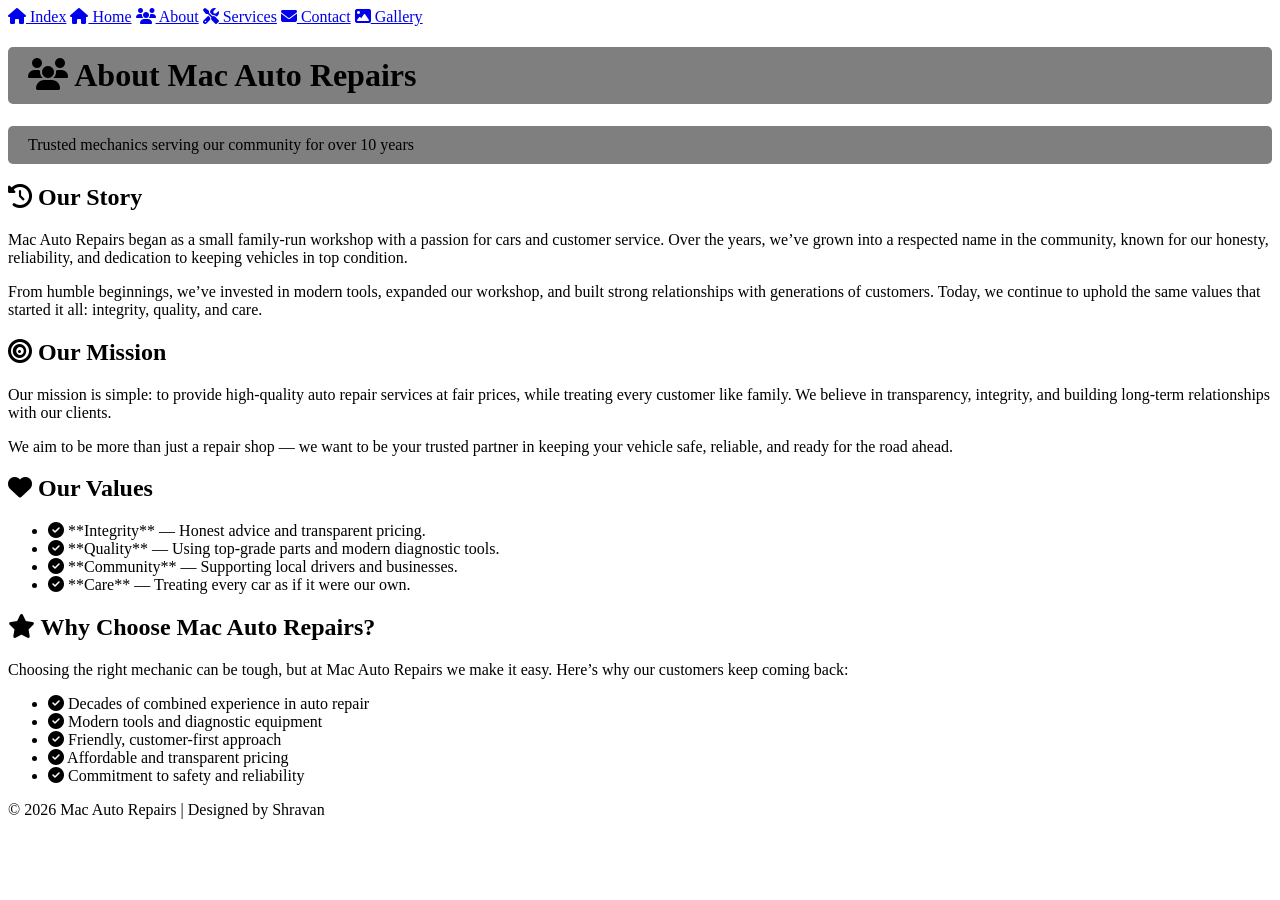
==== about.html @ e4b3923f "Add index link to navigation in about.html" ====
<!DOCTYPE html>
<html lang="en">
<head>
  <meta charset="UTF-8">
  <meta name="viewport" content="width=device-width, initial-scale=1.0">
  <title>About Us | Mac Auto Repairs</title>
  <link rel="stylesheet" href="styles.css">
  <link rel="stylesheet" href="https://cdnjs.cloudflare.com/ajax/libs/font-awesome/6.5.0/css/all.min.css">
</head>
<body>
  <!-- Navigation -->
  <nav>
    <a href="index.html"><i class="fas fa-home"></i> Index</a>
    <a href="home.html"><i class="fas fa-home"></i> Home</a>
    <a href="about.html"><i class="fas fa-users"></i> About</a>
    <a href="services.html"><i class="fas fa-tools"></i> Services</a>
    <a href="contact.html"><i class="fas fa-envelope"></i> Contact</a>
    <a href="gallery.html"><i class="fas fa-image"></i> Gallery</a>
  </nav>

  <!-- Hero Section -->
  <div class="hero">
    <h1><i class="fas fa-users"></i> About Mac Auto Repairs</h1>
    <p>Trusted mechanics serving our community for over 10 years</p>
  </div>

  <!-- Company Story -->
  <section class="fade-in">
    <h2><i class="fas fa-history"></i> Our Story</h2>
    <p>Mac Auto Repairs began as a small family-run workshop with a passion for cars and customer service. 
       Over the years, we’ve grown into a respected name in the community, known for our honesty, 
       reliability, and dedication to keeping vehicles in top condition.</p>
    <p>From humble beginnings, we’ve invested in modern tools, expanded our workshop, and built strong 
       relationships with generations of customers. Today, we continue to uphold the same values that 
       started it all: integrity, quality, and care.</p>
  </section>

  <!-- Mission & Values -->
  <section class="fade-in">
    <h2><i class="fas fa-bullseye"></i> Our Mission</h2>
    <p>Our mission is simple: to provide high-quality auto repair services at fair prices, 
       while treating every customer like family. We believe in transparency, integrity, 
       and building long-term relationships with our clients.</p>
    <p>We aim to be more than just a repair shop — we want to be your trusted partner in 
       keeping your vehicle safe, reliable, and ready for the road ahead.</p>
  </section>

  <!-- Values Expanded -->
  <section class="fade-in">
    <h2><i class="fas fa-heart"></i> Our Values</h2>
    <ul>
      <li><i class="fas fa-check-circle"></i> **Integrity** — Honest advice and transparent pricing.</li>
      <li><i class="fas fa-check-circle"></i> **Quality** — Using top-grade parts and modern diagnostic tools.</li>
      <li><i class="fas fa-check-circle"></i> **Community** — Supporting local drivers and businesses.</li>
      <li><i class="fas fa-check-circle"></i> **Care** — Treating every car as if it were our own.</li>
    </ul>
  </section>

  <!-- Why Choose Us -->
  <section class="fade-in">
    <h2><i class="fas fa-star"></i> Why Choose Mac Auto Repairs?</h2>
    <p>Choosing the right mechanic can be tough, but at Mac Auto Repairs we make it easy. 
       Here’s why our customers keep coming back:</p>
    <ul>
      <li><i class="fas fa-check-circle"></i> Decades of combined experience in auto repair</li>
      <li><i class="fas fa-check-circle"></i> Modern tools and diagnostic equipment</li>
      <li><i class="fas fa-check-circle"></i> Friendly, customer-first approach</li>
      <li><i class="fas fa-check-circle"></i> Affordable and transparent pricing</li>
      <li><i class="fas fa-check-circle"></i> Commitment to safety and reliability</li>
    </ul>
  </section>

  <!-- Footer -->
  <footer>
    <p>&copy; 2026 Mac Auto Repairs | Designed by Shravan</p>
  </footer>
</body>
</html>
---- styles.css ----
<!-- Home Page -->
/* Animations */
.fade-in {
  animation: fadeIn 1.5s ease-in;
}

@keyframes fadeIn {
  from { opacity: 0; transform: translateY(20px); }
  to { opacity: 1; transform: translateY(0); }
}

/* Cards layout */
.cards {
  display: grid;
  grid-template-columns: repeat(auto-fit, minmax(220px, 1fr));
  gap: 1.5rem;
  padding: 2rem;
}

.card {
  background: #fff;
  border-radius: 8px;
  padding: 1.5rem;
  text-align: center;
  box-shadow: 0 4px 8px rgba(0,0,0,0.1);
  transition: transform 0.3s ease, box-shadow 0.3s ease;
}

.card:hover {
  transform: translateY(-5px);
  box-shadow: 0 6px 12px rgba(0,0,0,0.2);
}

.card i {
  color: #ffcc00;
  margin-bottom: 10px;
}

/* Hero text readability */
.hero h1, .hero p {
  background: rgba(0,0,0,0.5);
  padding: 10px 20px;
  border-radius: 5px;
}
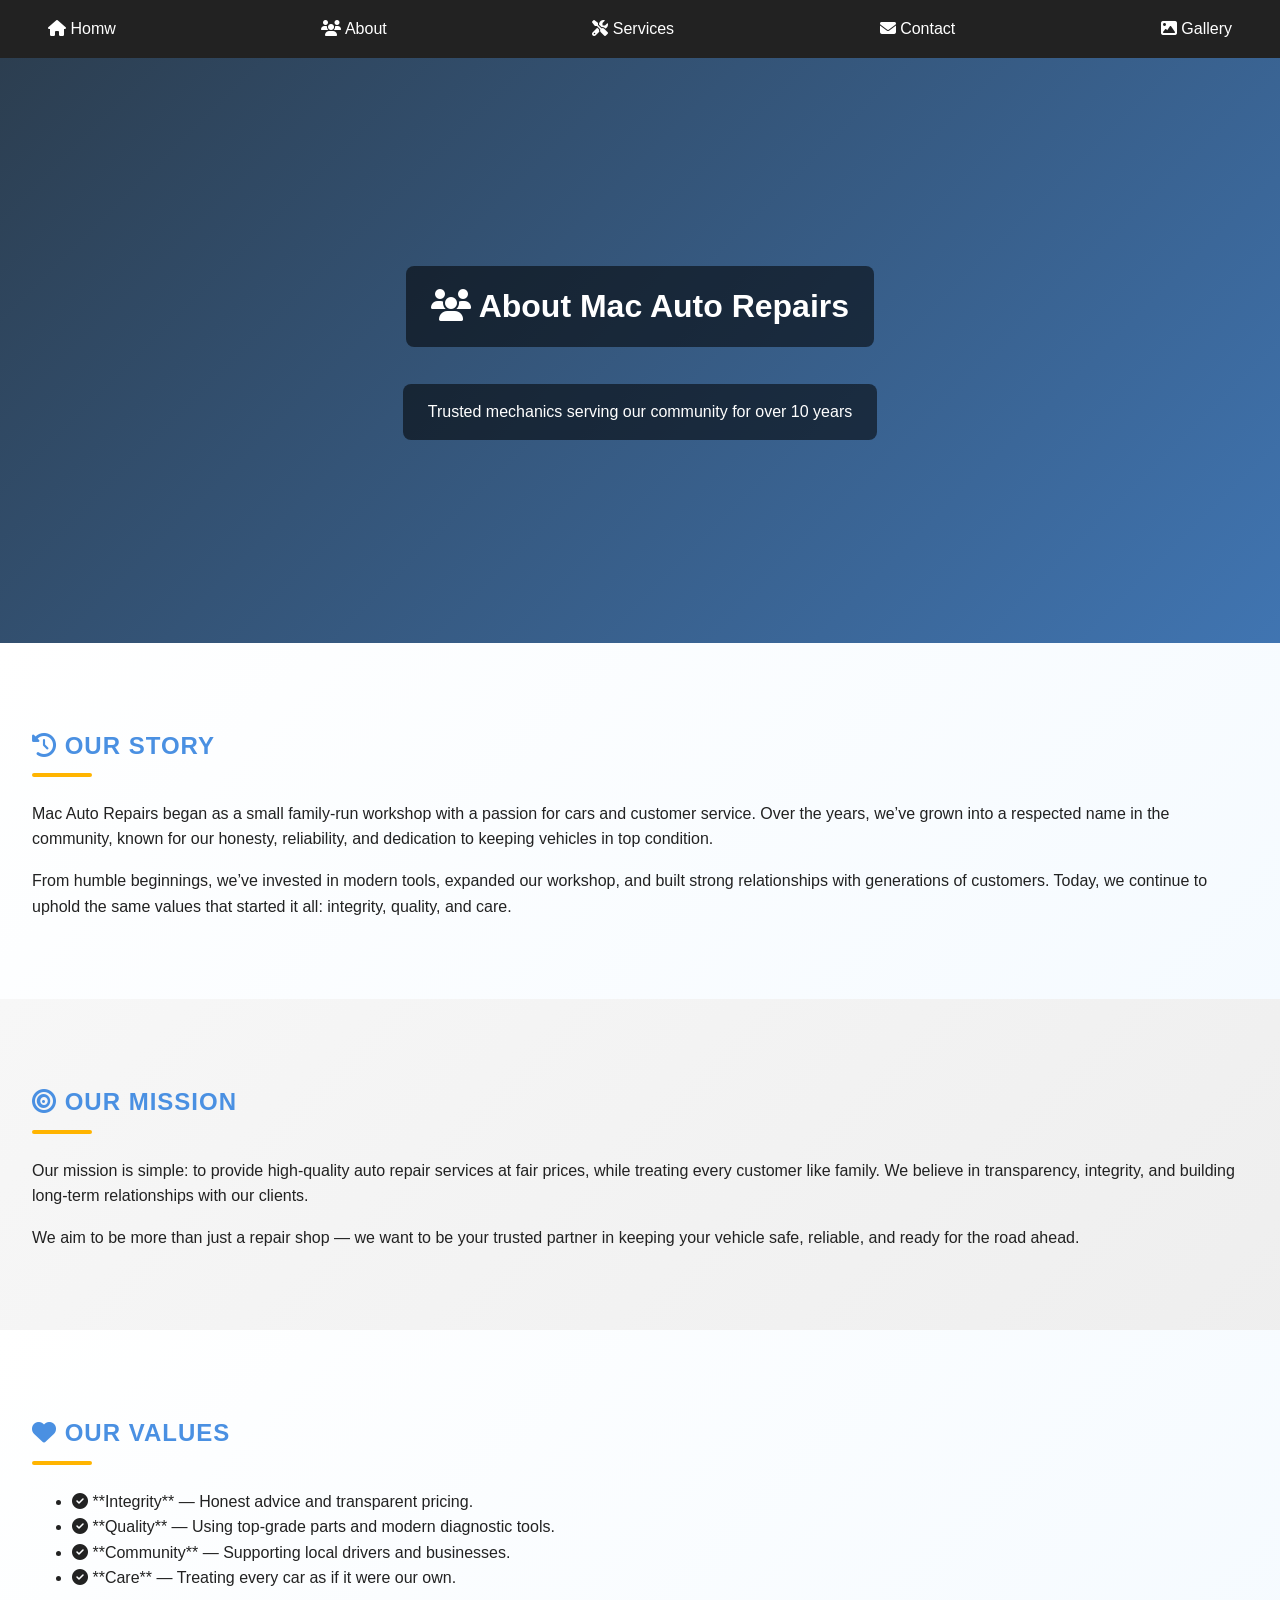
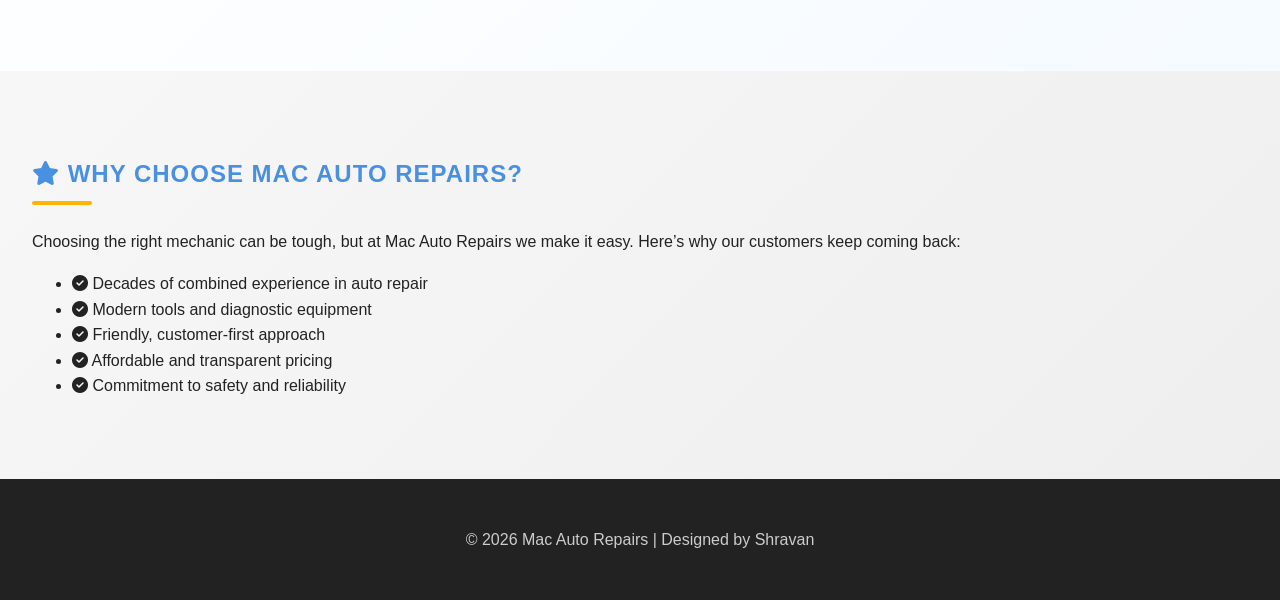
==== commit 50c20040: "Fix typo in navigation link for Home" ====
--- a/about.html
+++ b/about.html
@@ -10,8 +10,7 @@
 <body>
   <!-- Navigation -->
   <nav>
-    <a href="index.html"><i class="fas fa-home"></i> Index</a>
-    <a href="home.html"><i class="fas fa-home"></i> Home</a>
+    <a href="index.html"><i class="fas fa-home"></i> Homw</a>
     <a href="about.html"><i class="fas fa-users"></i> About</a>
     <a href="services.html"><i class="fas fa-tools"></i> Services</a>
     <a href="contact.html"><i class="fas fa-envelope"></i> Contact</a>
--- a/styles.css
+++ b/styles.css
@@ -1,44 +1,203 @@
-<!-- Home Page -->
+/* Theme colors */
+:root {
+  --primary: #ffb400;   /* Warm golden yellow */
+  --secondary: #4a90e2; /* Soft vibrant blue */
+  --accent: #ff6f61;    /* Gentle coral for highlights */
+  --dark: #222;         /* Industrial dark grey */
+  --light: #fafafa;     /* Neutral light */
+}
+
+/* Global styles */
+body {
+  font-family: 'Poppins', sans-serif;
+  margin: 0;
+  padding: 0;
+  line-height: 1.6;
+  color: var(--dark);
+
+  /* Animated gradient background */
+  background: linear-gradient(-45deg, #f0f4f8, #e6ebef, #4a90e2, #ffb400);
+  background-size: 400% 400%;
+  animation: gradientShift 25s ease infinite;
+}
+
+/* Gradient animation keyframes */
+@keyframes gradientShift {
+  0% { background-position: 0% 50%; }
+  50% { background-position: 100% 50%; }
+  100% { background-position: 0% 50%; }
+}
+
+/* Navigation bar */
+nav {
+  background: var(--dark);
+  padding: 1rem 2rem;
+  display: flex;
+  justify-content: space-between;
+  align-items: center;
+}
+nav a {
+  color: #fff;
+  margin: 0 1rem;
+  text-decoration: none;
+  font-weight: 500;
+  transition: color 0.3s ease;
+}
+nav a:hover {
+  color: var(--primary);
+}
+
+/* Hero section with animated gradient */
+.hero {
+  background: linear-gradient(135deg, #2c3e50, #4a90e2, #ffb400);
+  background-size: 300% 300%;
+  animation: heroGradient 20s ease infinite;
+  min-height: 65vh;
+  display: flex;
+  flex-direction: column;
+  justify-content: center;
+  align-items: center;
+  text-align: center;
+  color: #fff;
+  position: relative;
+}
+@keyframes heroGradient {
+  0% { background-position: 0% 50%; }
+  50% { background-position: 100% 50%; }
+  100% { background-position: 0% 50%; }
+}
+.hero h1, .hero p {
+  position: relative;
+  background: rgba(0,0,0,0.55);
+  padding: 15px 25px;
+  border-radius: 8px;
+  animation: fadeIn 2s ease-in-out;
+}
+
+/* Buttons */
+button, .btn {
+  background: var(--primary);
+  color: #000;
+  padding: 12px 26px;
+  border: none;
+  border-radius: 30px;
+  font-weight: 600;
+  cursor: pointer;
+  transition: all 0.3s ease;
+}
+button:hover, .btn:hover {
+  background: var(--secondary);
+  color: #fff;
+  transform: scale(1.05);
+}
+
+/* Section backgrounds with animated gradients */
+section {
+  padding: 4rem 2rem;
+}
+section:nth-child(even) {
+  background: linear-gradient(135deg, #f7f7f7, #eaeaea, #d9e2ec);
+  background-size: 300% 300%;
+  animation: sectionSteel 30s ease infinite;
+}
+@keyframes sectionSteel {
+  0% { background-position: 0% 50%; }
+  50% { background-position: 100% 50%; }
+  100% { background-position: 0% 50%; }
+}
+section:nth-child(odd) {
+  background: linear-gradient(135deg, #ffffff, #f0f8ff, #e6ebef);
+  background-size: 300% 300%;
+  animation: sectionBlue 35s ease infinite;
+}
+@keyframes sectionBlue {
+  0% { background-position: 50% 0%; }
+  50% { background-position: 50% 100%; }
+  100% { background-position: 50% 0%; }
+}
+
+/* Headings */
+h2 {
+  color: var(--secondary);
+  text-transform: uppercase;
+  letter-spacing: 1px;
+  margin-bottom: 1.5rem;
+  position: relative;
+}
+h2::after {
+  content: "";
+  display: block;
+  width: 60px;
+  height: 4px;
+  background: var(--primary);
+  margin-top: 0.5rem;
+  border-radius: 2px;
+}
+
+/* Cards layout */
+.cards {
+  display: grid;
+  grid-template-columns: repeat(auto-fit, minmax(240px, 1fr));
+  gap: 2rem;
+  padding: 3rem;
+}
+.card {
+  background: var(--light);
+  border-radius: 12px;
+  padding: 2rem;
+  text-align: center;
+  box-shadow: 0 6px 12px rgba(0,0,0,0.08);
+  transition: transform 0.4s ease, box-shadow 0.4s ease;
+  position: relative;
+  overflow: hidden;
+}
+.card:hover {
+  transform: translateY(-8px);
+  box-shadow: 0 12px 24px rgba(0,0,0,0.15);
+}
+.card i {
+  color: var(--secondary);
+  font-size: 2rem;
+  margin-bottom: 15px;
+  transition: color 0.3s ease;
+}
+.card:hover i {
+  color: var(--accent);
+}
+/* Subtle overlay animation */
+.card::after {
+  content: "";
+  position: absolute;
+  top: 0; left: 0;
+  width: 100%; height: 100%;
+  background: linear-gradient(135deg, rgba(255,180,0,0.15), rgba(74,144,226,0.15));
+  opacity: 0;
+  transition: opacity 0.4s ease;
+}
+.card:hover::after {
+  opacity: 1;
+}
+
+/* Footer */
+footer {
+  background: var(--dark);
+  color: #ccc;
+  text-align: center;
+  padding: 2rem;
+}
+footer a {
+  color: var(--secondary);
+  text-decoration: none;
+}
+footer a:hover {
+  color: var(--primary);
+}
+
 /* Animations */
 .fade-in {
   animation: fadeIn 1.5s ease-in;
 }
-
 @keyframes fadeIn {
   from { opacity: 0; transform: translateY(20px); }
   to { opacity: 1; transform: translateY(0); }
 }
-
-/* Cards layout */
-.cards {
-  display: grid;
-  grid-template-columns: repeat(auto-fit, minmax(220px, 1fr));
-  gap: 1.5rem;
-  padding: 2rem;
-}
-
-.card {
-  background: #fff;
-  border-radius: 8px;
-  padding: 1.5rem;
-  text-align: center;
-  box-shadow: 0 4px 8px rgba(0,0,0,0.1);
-  transition: transform 0.3s ease, box-shadow 0.3s ease;
-}
-
-.card:hover {
-  transform: translateY(-5px);
-  box-shadow: 0 6px 12px rgba(0,0,0,0.2);
-}
-
-.card i {
-  color: #ffcc00;
-  margin-bottom: 10px;
-}
-
-/* Hero text readability */
-.hero h1, .hero p {
-  background: rgba(0,0,0,0.5);
-  padding: 10px 20px;
-  border-radius: 5px;
-}
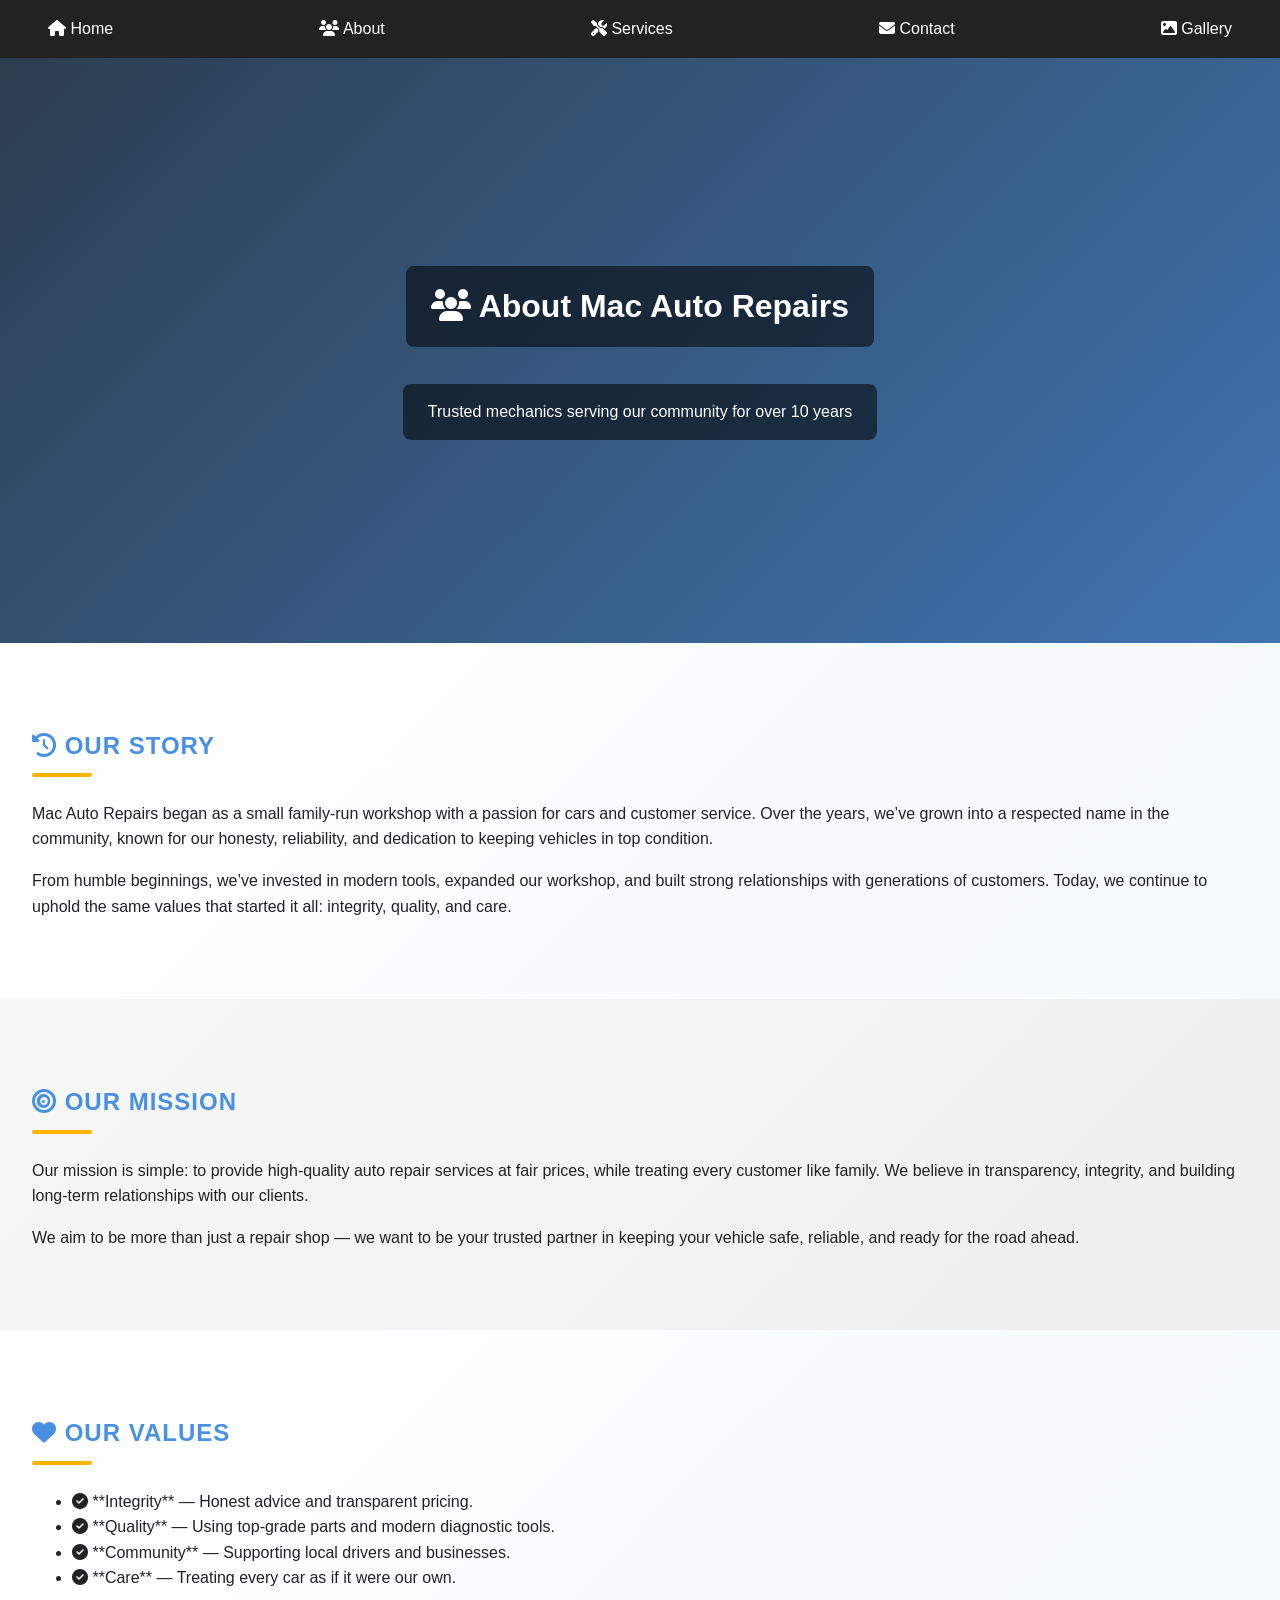
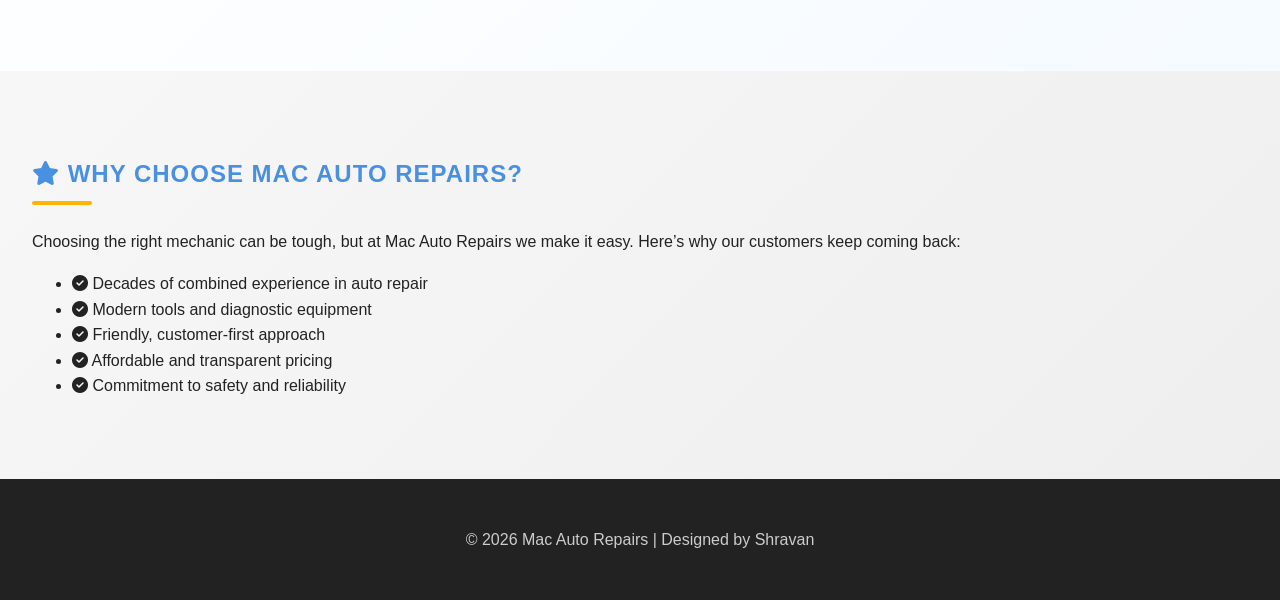
==== commit 4570b0e8: "Fix typo in navigation link text" ====
--- a/about.html
+++ b/about.html
@@ -10,7 +10,7 @@
 <body>
   <!-- Navigation -->
   <nav>
-    <a href="index.html"><i class="fas fa-home"></i> Homw</a>
+    <a href="index.html"><i class="fas fa-home"></i> Home</a>
     <a href="about.html"><i class="fas fa-users"></i> About</a>
     <a href="services.html"><i class="fas fa-tools"></i> Services</a>
     <a href="contact.html"><i class="fas fa-envelope"></i> Contact</a>
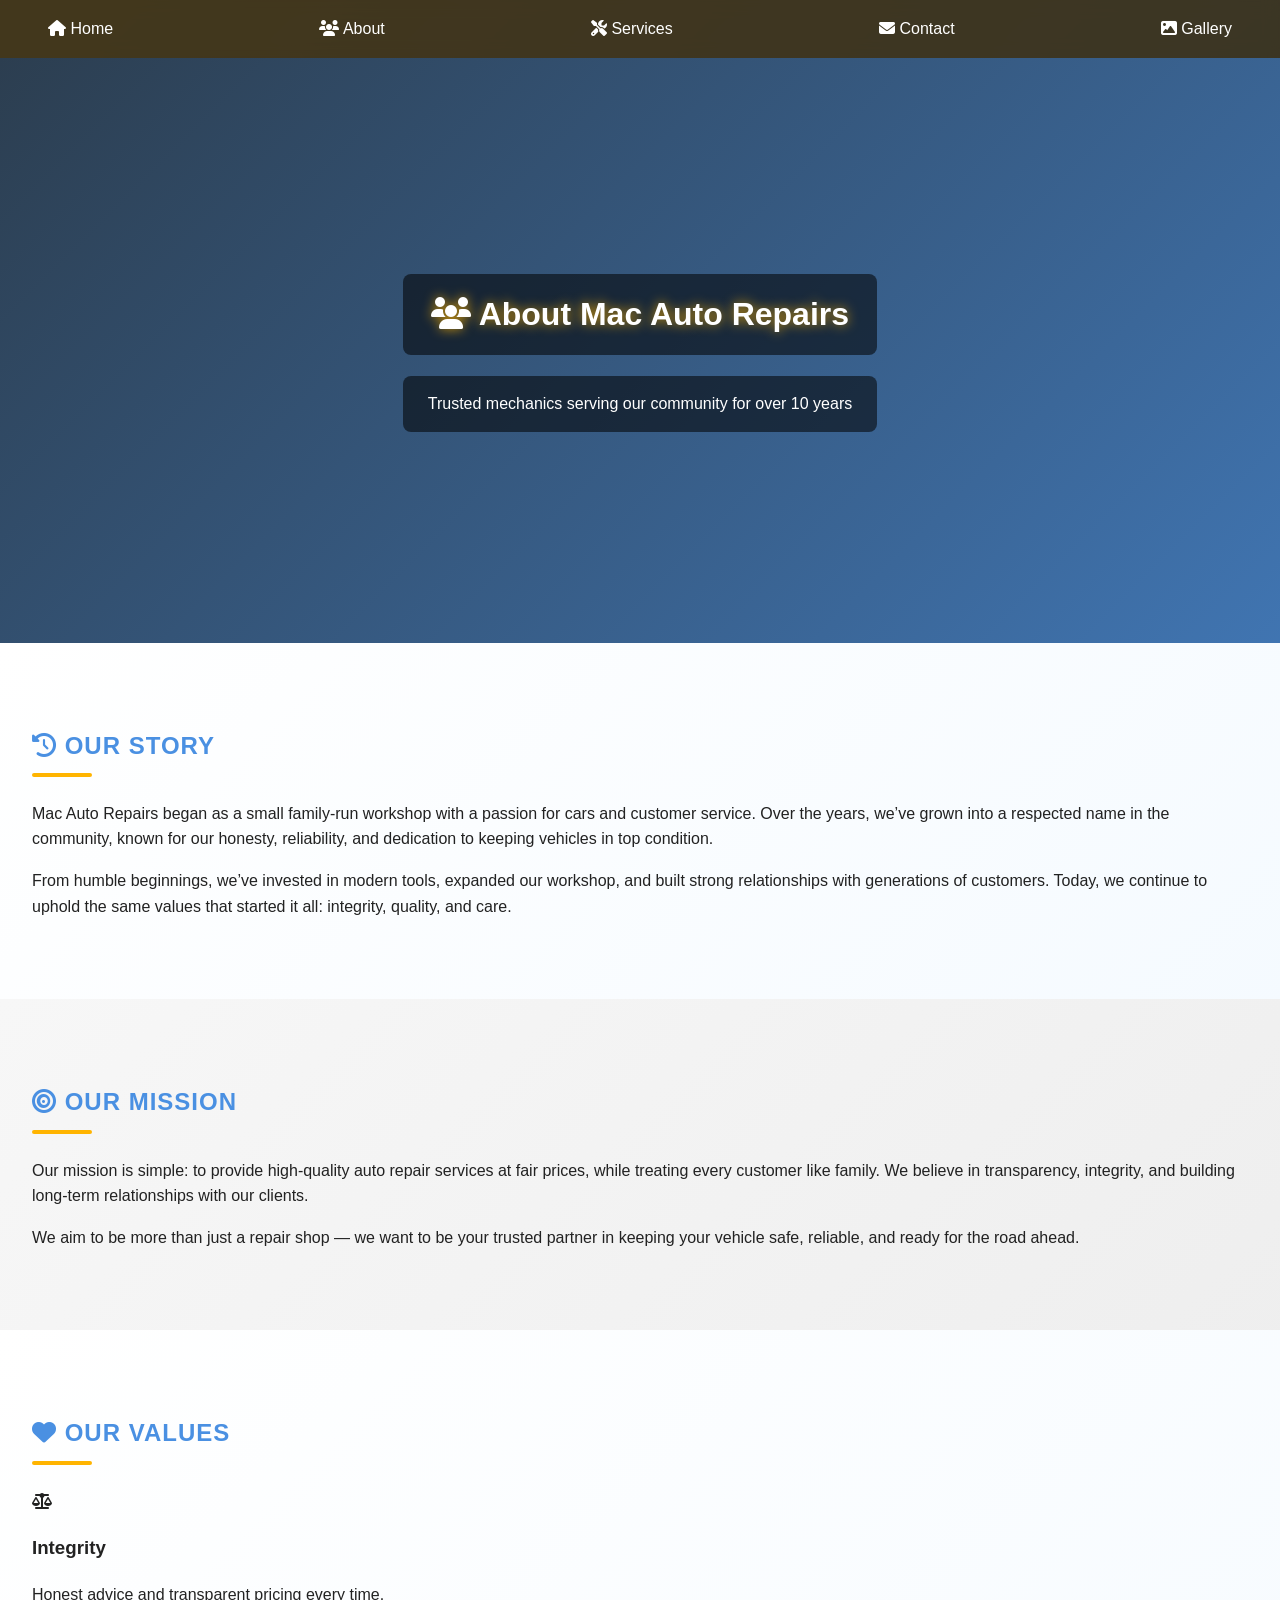
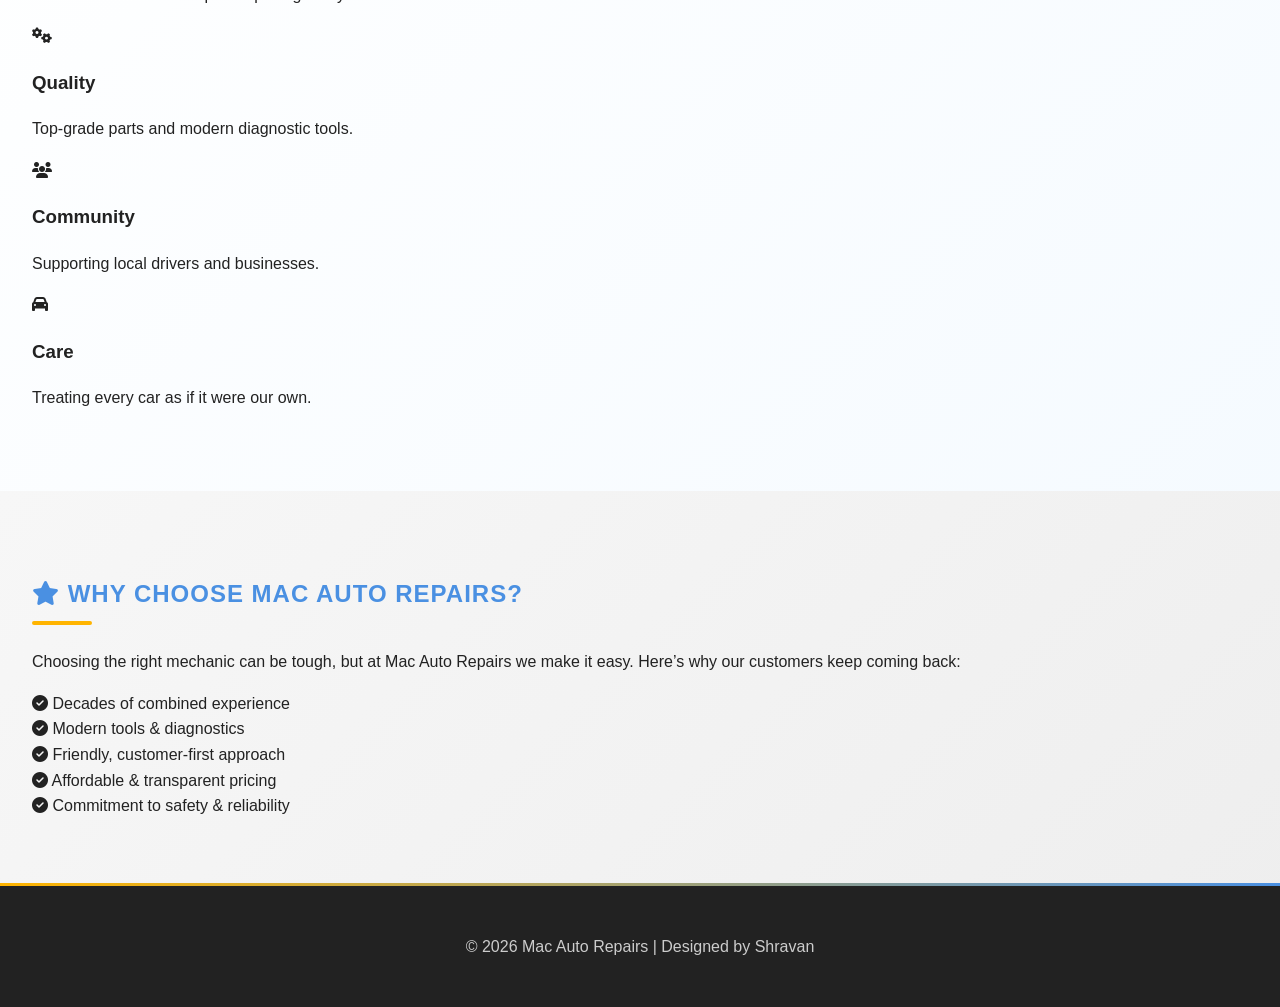
==== commit f04e1ea8: "Update about.html" ====
--- a/about.html
+++ b/about.html
@@ -9,19 +9,22 @@
 </head>
 <body>
   <!-- Navigation -->
-  <nav>
+  <nav class="navbar">
     <a href="index.html"><i class="fas fa-home"></i> Home</a>
-    <a href="about.html"><i class="fas fa-users"></i> About</a>
+    <a href="about.html" class="active"><i class="fas fa-users"></i> About</a>
     <a href="services.html"><i class="fas fa-tools"></i> Services</a>
     <a href="contact.html"><i class="fas fa-envelope"></i> Contact</a>
     <a href="gallery.html"><i class="fas fa-image"></i> Gallery</a>
   </nav>
 
   <!-- Hero Section -->
-  <div class="hero">
-    <h1><i class="fas fa-users"></i> About Mac Auto Repairs</h1>
-    <p>Trusted mechanics serving our community for over 10 years</p>
-  </div>
+  <header class="hero">
+    <div class="overlay"></div>
+    <div class="hero-content">
+      <h1><i class="fas fa-users"></i> About Mac Auto Repairs</h1>
+      <p>Trusted mechanics serving our community for over 10 years</p>
+    </div>
+  </header>
 
   <!-- Company Story -->
   <section class="fade-in">
@@ -34,8 +37,8 @@
        started it all: integrity, quality, and care.</p>
   </section>
 
-  <!-- Mission & Values -->
-  <section class="fade-in">
+  <!-- Mission -->
+  <section class="fade-in mission">
     <h2><i class="fas fa-bullseye"></i> Our Mission</h2>
     <p>Our mission is simple: to provide high-quality auto repair services at fair prices, 
        while treating every customer like family. We believe in transparency, integrity, 
@@ -44,29 +47,45 @@
        keeping your vehicle safe, reliable, and ready for the road ahead.</p>
   </section>
 
-  <!-- Values Expanded -->
-  <section class="fade-in">
+  <!-- Values -->
+  <section class="fade-in values">
     <h2><i class="fas fa-heart"></i> Our Values</h2>
-    <ul>
-      <li><i class="fas fa-check-circle"></i> **Integrity** — Honest advice and transparent pricing.</li>
-      <li><i class="fas fa-check-circle"></i> **Quality** — Using top-grade parts and modern diagnostic tools.</li>
-      <li><i class="fas fa-check-circle"></i> **Community** — Supporting local drivers and businesses.</li>
-      <li><i class="fas fa-check-circle"></i> **Care** — Treating every car as if it were our own.</li>
-    </ul>
+    <div class="values-grid">
+      <div class="value-card">
+        <i class="fas fa-balance-scale"></i>
+        <h3>Integrity</h3>
+        <p>Honest advice and transparent pricing every time.</p>
+      </div>
+      <div class="value-card">
+        <i class="fas fa-cogs"></i>
+        <h3>Quality</h3>
+        <p>Top-grade parts and modern diagnostic tools.</p>
+      </div>
+      <div class="value-card">
+        <i class="fas fa-users"></i>
+        <h3>Community</h3>
+        <p>Supporting local drivers and businesses.</p>
+      </div>
+      <div class="value-card">
+        <i class="fas fa-car"></i>
+        <h3>Care</h3>
+        <p>Treating every car as if it were our own.</p>
+      </div>
+    </div>
   </section>
 
   <!-- Why Choose Us -->
-  <section class="fade-in">
+  <section class="fade-in why-choose">
     <h2><i class="fas fa-star"></i> Why Choose Mac Auto Repairs?</h2>
     <p>Choosing the right mechanic can be tough, but at Mac Auto Repairs we make it easy. 
        Here’s why our customers keep coming back:</p>
-    <ul>
-      <li><i class="fas fa-check-circle"></i> Decades of combined experience in auto repair</li>
-      <li><i class="fas fa-check-circle"></i> Modern tools and diagnostic equipment</li>
-      <li><i class="fas fa-check-circle"></i> Friendly, customer-first approach</li>
-      <li><i class="fas fa-check-circle"></i> Affordable and transparent pricing</li>
-      <li><i class="fas fa-check-circle"></i> Commitment to safety and reliability</li>
-    </ul>
+    <div class="choose-grid">
+      <div><i class="fas fa-check-circle"></i> Decades of combined experience</div>
+      <div><i class="fas fa-check-circle"></i> Modern tools & diagnostics</div>
+      <div><i class="fas fa-check-circle"></i> Friendly, customer-first approach</div>
+      <div><i class="fas fa-check-circle"></i> Affordable & transparent pricing</div>
+      <div><i class="fas fa-check-circle"></i> Commitment to safety & reliability</div>
+    </div>
   </section>
 
   <!-- Footer -->
@@ -75,3 +94,4 @@
   </footer>
 </body>
 </html>
+
--- a/styles.css
+++ b/styles.css
@@ -1,4 +1,6 @@
-/* Theme colors */
+/* =========================
+   Theme Colors
+========================= */
 :root {
   --primary: #ffb400;   /* Warm golden yellow */
   --secondary: #4a90e2; /* Soft vibrant blue */
@@ -7,7 +9,12 @@
   --light: #fafafa;     /* Neutral light */
 }
 
-/* Global styles */
+/* =========================
+   Global Styles
+========================= */
+html {
+  scroll-behavior: smooth;
+}
 body {
   font-family: 'Poppins', sans-serif;
   margin: 0;
@@ -20,34 +27,59 @@
   background-size: 400% 400%;
   animation: gradientShift 25s ease infinite;
 }
-
-/* Gradient animation keyframes */
 @keyframes gradientShift {
   0% { background-position: 0% 50%; }
   50% { background-position: 100% 50%; }
   100% { background-position: 0% 50%; }
 }
 
-/* Navigation bar */
+/* =========================
+   Navigation Bar
+========================= */
 nav {
-  background: var(--dark);
+  background: rgba(34, 34, 34, 0.85);
+  backdrop-filter: blur(8px);
   padding: 1rem 2rem;
   display: flex;
   justify-content: space-between;
   align-items: center;
+  position: sticky;
+  top: 0;
+  z-index: 1000;
+  transition: all 0.4s ease;
+}
+nav.scrolled {
+  padding: 0.6rem 2rem;
+  box-shadow: 0 4px 12px rgba(0,0,0,0.25);
 }
 nav a {
   color: #fff;
   margin: 0 1rem;
   text-decoration: none;
   font-weight: 500;
+  position: relative;
   transition: color 0.3s ease;
 }
+nav a::after {
+  content: "";
+  position: absolute;
+  left: 0;
+  bottom: -4px;
+  width: 0%;
+  height: 2px;
+  background: var(--primary);
+  transition: width 0.3s ease;
+}
+nav a:hover::after {
+  width: 100%;
+}
 nav a:hover {
-  color: var(--primary);
-}
-
-/* Hero section with animated gradient */
+  color: var(--accent);
+}
+
+/* =========================
+   Hero Section
+========================= */
 .hero {
   background: linear-gradient(135deg, #2c3e50, #4a90e2, #ffb400);
   background-size: 300% 300%;
@@ -73,8 +105,13 @@
   border-radius: 8px;
   animation: fadeIn 2s ease-in-out;
 }
-
-/* Buttons */
+.hero h1 {
+  text-shadow: 0 0 12px rgba(255,180,0,0.8);
+}
+
+/* =========================
+   Buttons
+========================= */
 button, .btn {
   background: var(--primary);
   color: #000;
@@ -90,8 +127,18 @@
   color: #fff;
   transform: scale(1.05);
 }
-
-/* Section backgrounds with animated gradients */
+.btn.cta {
+  animation: pulse 2s infinite;
+}
+@keyframes pulse {
+  0% { transform: scale(1); box-shadow: 0 0 0 rgba(255,180,0,0.7); }
+  50% { transform: scale(1.05); box-shadow: 0 0 20px rgba(255,180,0,0.7); }
+  100% { transform: scale(1); box-shadow: 0 0 0 rgba(255,180,0,0.7); }
+}
+
+/* =========================
+   Sections
+========================= */
 section {
   padding: 4rem 2rem;
 }
@@ -116,7 +163,9 @@
   100% { background-position: 50% 0%; }
 }
 
-/* Headings */
+/* =========================
+   Headings
+========================= */
 h2 {
   color: var(--secondary);
   text-transform: uppercase;
@@ -134,7 +183,9 @@
   border-radius: 2px;
 }
 
-/* Cards layout */
+/* =========================
+   Cards Layout
+========================= */
 .cards {
   display: grid;
   grid-template-columns: repeat(auto-fit, minmax(240px, 1fr));
@@ -150,9 +201,12 @@
   transition: transform 0.4s ease, box-shadow 0.4s ease;
   position: relative;
   overflow: hidden;
+  border: 2px solid transparent;
+  border-image: linear-gradient(45deg, var(--primary), var(--secondary)) 1;
+  transform-style: preserve-3d;
 }
 .card:hover {
-  transform: translateY(-8px);
+  transform: rotateY(6deg) rotateX(3deg);
   box-shadow: 0 12px 24px rgba(0,0,0,0.15);
 }
 .card i {
@@ -164,26 +218,31 @@
 .card:hover i {
   color: var(--accent);
 }
-/* Subtle overlay animation */
-.card::after {
+/* Ripple overlay */
+.card::before {
   content: "";
   position: absolute;
-  top: 0; left: 0;
-  width: 100%; height: 100%;
-  background: linear-gradient(135deg, rgba(255,180,0,0.15), rgba(74,144,226,0.15));
-  opacity: 0;
-  transition: opacity 0.4s ease;
-}
-.card:hover::after {
-  opacity: 1;
-}
-
-/* Footer */
+  top: 50%; left: 50%;
+  width: 0; height: 0;
+  background: rgba(255,111,97,0.2);
+  border-radius: 50%;
+  transform: translate(-50%, -50%);
+  transition: width 0.6s ease, height 0.6s ease;
+}
+.card:hover::before {
+  width: 300%; height: 300%;
+}
+
+/* =========================
+   Footer
+========================= */
 footer {
   background: var(--dark);
   color: #ccc;
   text-align: center;
   padding: 2rem;
+  border-top: 3px solid;
+  border-image: linear-gradient(90deg, var(--primary), var(--secondary)) 1;
 }
 footer a {
   color: var(--secondary);
@@ -193,7 +252,9 @@
   color: var(--primary);
 }
 
-/* Animations */
+/* =========================
+   Animations
+========================= */
 .fade-in {
   animation: fadeIn 1.5s ease-in;
 }
@@ -201,3 +262,80 @@
   from { opacity: 0; transform: translateY(20px); }
   to { opacity: 1; transform: translateY(0); }
 }
+
+
+/* Services Hero */
+.services-hero {
+  background: linear-gradient(135deg, #4a90e2, #ffb400, #2c3e50);
+  background-size: 300% 300%;
+  animation: heroGradient 20s ease infinite;
+}
+.services-hero h1 {
+  font-size: 3rem;
+  margin-bottom: 1rem;
+}
+.services-hero p {
+  max-width: 600px;
+  margin: 0 auto 1.5rem;
+}
+
+/* Service Cards */
+#services .card {
+  min-height: 250px;
+}
+#services .card h3 {
+  margin: 1rem 0;
+  color: var(--secondary);
+  font-size: 1.3rem;
+}
+#services .card p {
+  font-size: 0.95rem;
+  color: #444;
+}
+
+/* CTA Section */
+.cta-section {
+  text-align: center;
+  padding: 4rem 2rem;
+  background: linear-gradient(135deg, var(--secondary), var(--primary));
+  color: #fff;
+}
+.cta-section h2 {
+  color: #fff;
+}
+.cta-section p {
+  margin: 1rem auto;
+  max-width: 600px;
+}
+/* Modal Styling */
+.modal {
+  display: none;
+  position: fixed;
+  z-index: 2000;
+  left: 0; top: 0;
+  width: 100%; height: 100%;
+  background: rgba(0,0,0,0.6);
+}
+.modal-content {
+  background: #fff;
+  margin: 10% auto;
+  padding: 2rem;
+  border-radius: 10px;
+  width: 80%;
+  max-width: 600px;
+  animation: fadeIn 0.5s ease-in;
+  box-shadow: 0 8px 20px rgba(0,0,0,0.25);
+}
+.close {
+  float: right;
+  font-size: 1.5rem;
+  cursor: pointer;
+  color: var(--accent);
+}
+.close:hover {
+  color: var(--secondary);
+}
+
+
+
+
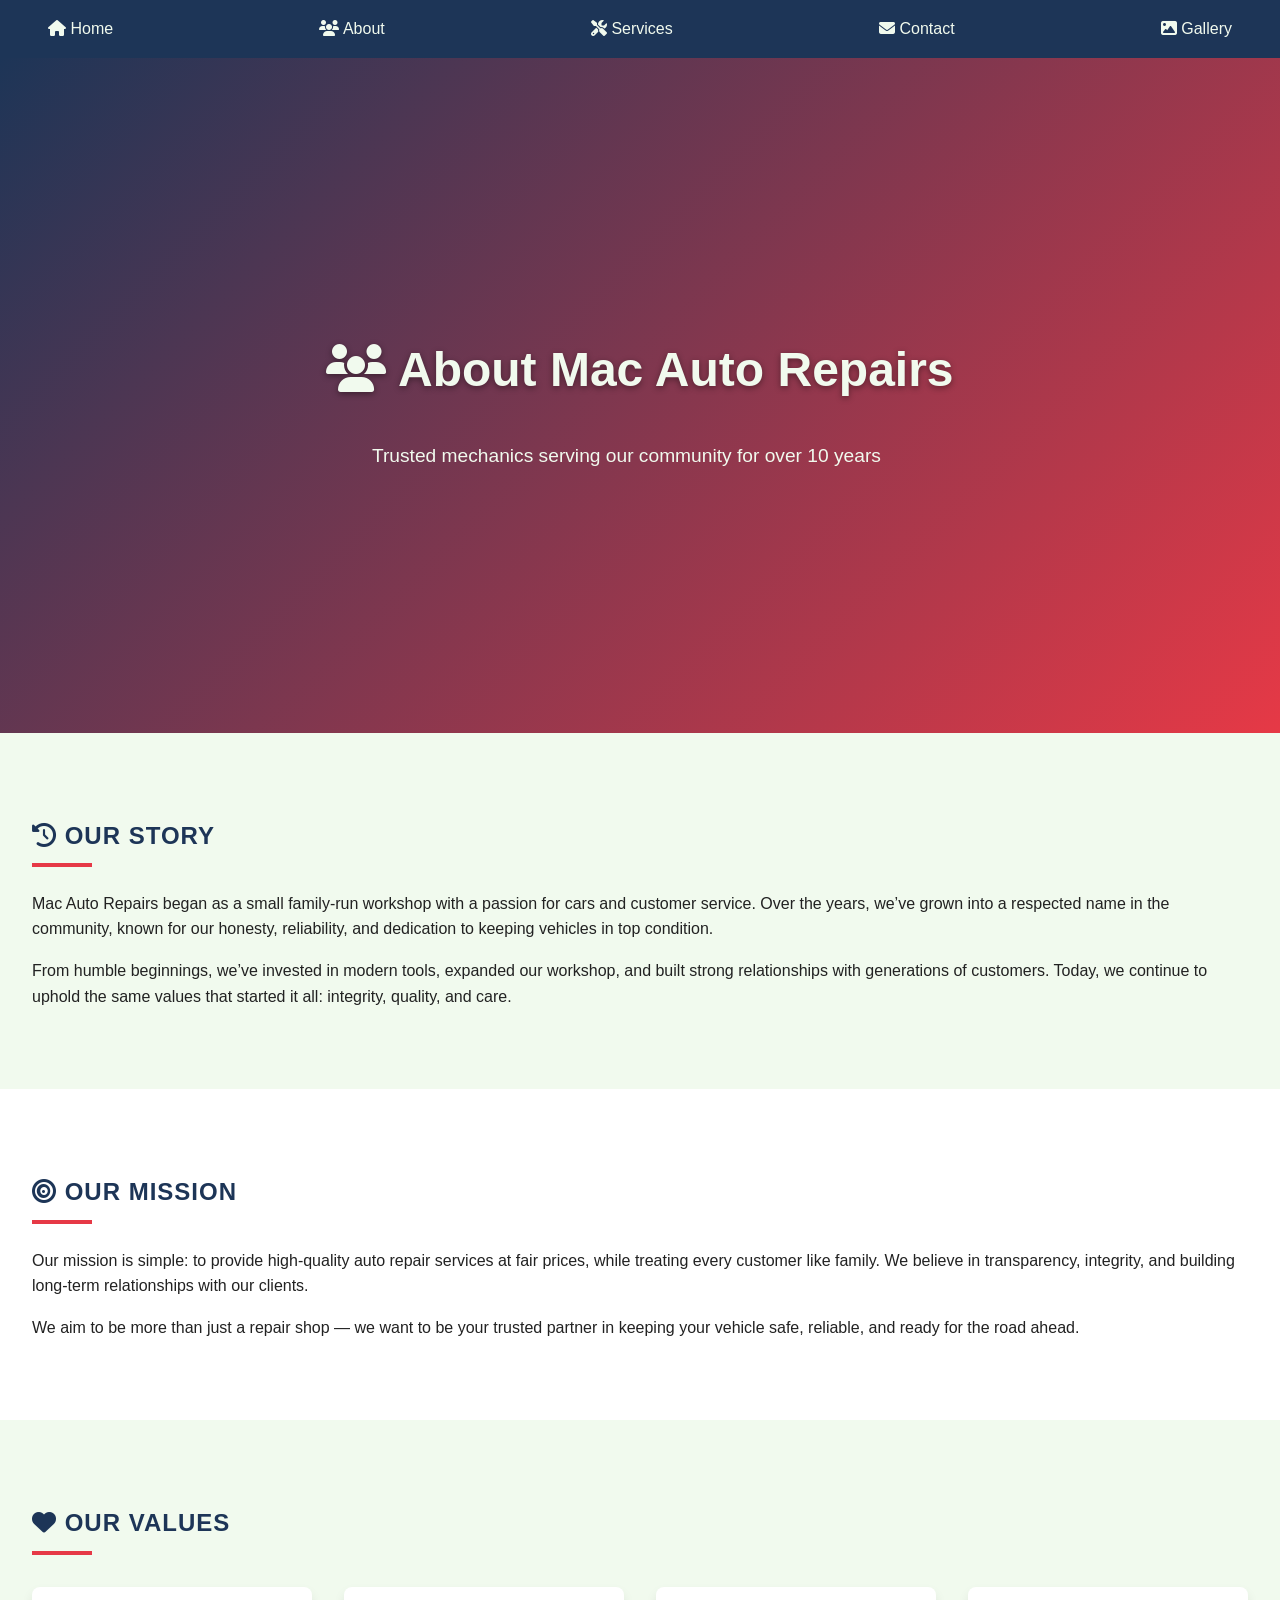
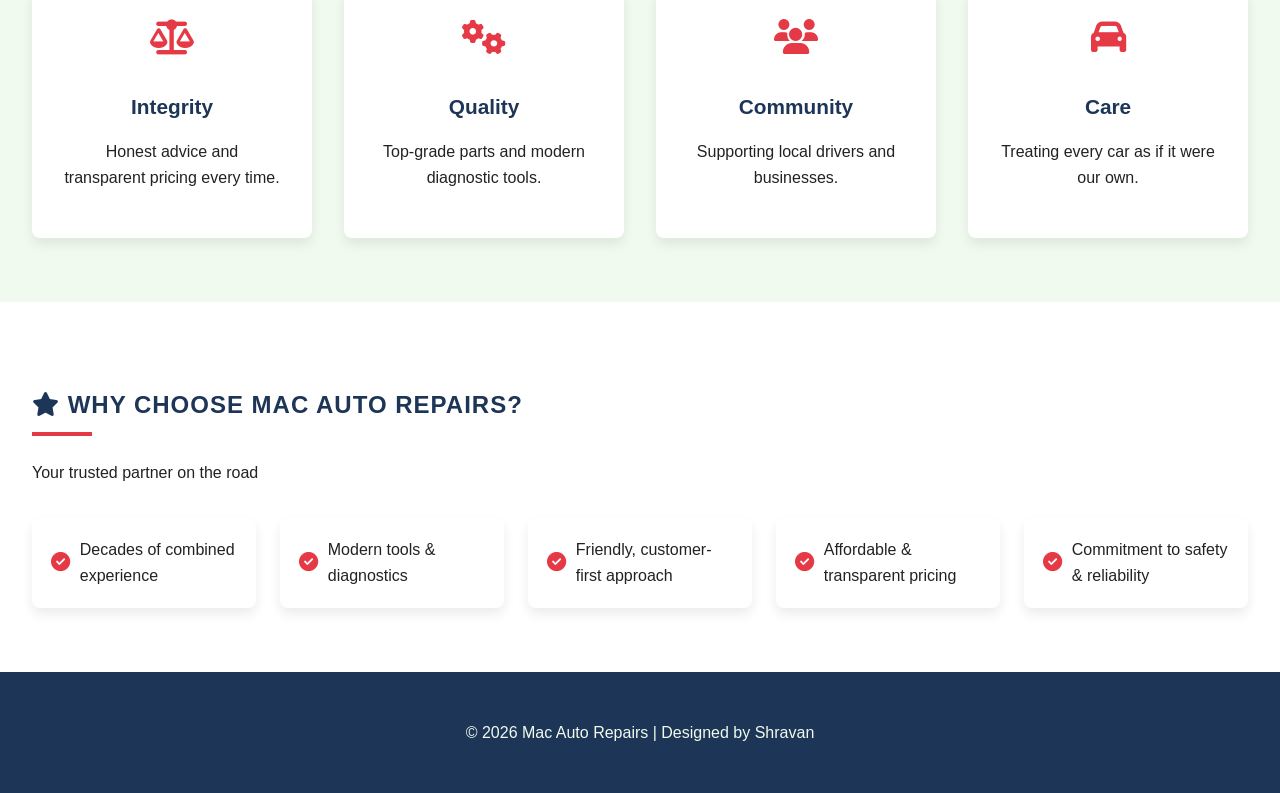
==== commit 12602db5: "Revise hero section and add tagline Updated hero section and tagline in about.html." ====
--- a/about.html
+++ b/about.html
@@ -18,8 +18,7 @@
   </nav>
 
   <!-- Hero Section -->
-  <header class="hero">
-    <div class="overlay"></div>
+  <header class="hero about-hero">
     <div class="hero-content">
       <h1><i class="fas fa-users"></i> About Mac Auto Repairs</h1>
       <p>Trusted mechanics serving our community for over 10 years</p>
@@ -77,8 +76,7 @@
   <!-- Why Choose Us -->
   <section class="fade-in why-choose">
     <h2><i class="fas fa-star"></i> Why Choose Mac Auto Repairs?</h2>
-    <p>Choosing the right mechanic can be tough, but at Mac Auto Repairs we make it easy. 
-       Here’s why our customers keep coming back:</p>
+    <p class="section-tagline">Your trusted partner on the road</p>
     <div class="choose-grid">
       <div><i class="fas fa-check-circle"></i> Decades of combined experience</div>
       <div><i class="fas fa-check-circle"></i> Modern tools & diagnostics</div>
@@ -95,3 +93,4 @@
 </body>
 </html>
 
+
--- a/styles.css
+++ b/styles.css
@@ -1,44 +1,31 @@
 /* =========================
-   Theme Colors
+   Theme Colors (Refined)
 ========================= */
 :root {
-  --primary: #ffb400;   /* Warm golden yellow */
-  --secondary: #4a90e2; /* Soft vibrant blue */
-  --accent: #ff6f61;    /* Gentle coral for highlights */
-  --dark: #222;         /* Industrial dark grey */
-  --light: #fafafa;     /* Neutral light */
+  --primary: #e63946;   /* Strong red for energy */
+  --secondary: #1d3557; /* Deep navy for professionalism */
+  --accent: #f1faee;    /* Clean off-white for contrast */
+  --dark: #222;         /* Neutral dark grey */
+  --light: #f8f9fa;     /* Soft light background */
 }
 
 /* =========================
    Global Styles
 ========================= */
-html {
-  scroll-behavior: smooth;
-}
 body {
   font-family: 'Poppins', sans-serif;
   margin: 0;
   padding: 0;
   line-height: 1.6;
   color: var(--dark);
-
-  /* Animated gradient background */
-  background: linear-gradient(-45deg, #f0f4f8, #e6ebef, #4a90e2, #ffb400);
-  background-size: 400% 400%;
-  animation: gradientShift 25s ease infinite;
-}
-@keyframes gradientShift {
-  0% { background-position: 0% 50%; }
-  50% { background-position: 100% 50%; }
-  100% { background-position: 0% 50%; }
+  background: var(--light); /* Clean, solid background */
 }
 
 /* =========================
    Navigation Bar
 ========================= */
 nav {
-  background: rgba(34, 34, 34, 0.85);
-  backdrop-filter: blur(8px);
+  background: var(--secondary);
   padding: 1rem 2rem;
   display: flex;
   justify-content: space-between;
@@ -46,67 +33,39 @@
   position: sticky;
   top: 0;
   z-index: 1000;
-  transition: all 0.4s ease;
-}
-nav.scrolled {
-  padding: 0.6rem 2rem;
-  box-shadow: 0 4px 12px rgba(0,0,0,0.25);
 }
 nav a {
-  color: #fff;
+  color: var(--accent);
   margin: 0 1rem;
   text-decoration: none;
   font-weight: 500;
-  position: relative;
   transition: color 0.3s ease;
 }
-nav a::after {
-  content: "";
-  position: absolute;
-  left: 0;
-  bottom: -4px;
-  width: 0%;
-  height: 2px;
-  background: var(--primary);
-  transition: width 0.3s ease;
-}
-nav a:hover::after {
-  width: 100%;
-}
 nav a:hover {
-  color: var(--accent);
+  color: var(--primary);
 }
 
 /* =========================
    Hero Section
 ========================= */
 .hero {
-  background: linear-gradient(135deg, #2c3e50, #4a90e2, #ffb400);
-  background-size: 300% 300%;
-  animation: heroGradient 20s ease infinite;
-  min-height: 65vh;
+  background: linear-gradient(135deg, var(--secondary), var(--primary));
+  min-height: 75vh;
   display: flex;
   flex-direction: column;
   justify-content: center;
   align-items: center;
   text-align: center;
-  color: #fff;
-  position: relative;
-}
-@keyframes heroGradient {
-  0% { background-position: 0% 50%; }
-  50% { background-position: 100% 50%; }
-  100% { background-position: 0% 50%; }
-}
-.hero h1, .hero p {
-  position: relative;
-  background: rgba(0,0,0,0.55);
-  padding: 15px 25px;
-  border-radius: 8px;
-  animation: fadeIn 2s ease-in-out;
+  color: var(--accent);
 }
 .hero h1 {
-  text-shadow: 0 0 12px rgba(255,180,0,0.8);
+  font-size: 3rem;
+  text-shadow: 0 2px 6px rgba(0,0,0,0.4);
+}
+.hero p {
+  max-width: 600px;
+  margin-top: 1rem;
+  font-size: 1.2rem;
 }
 
 /* =========================
@@ -114,26 +73,16 @@
 ========================= */
 button, .btn {
   background: var(--primary);
-  color: #000;
+  color: #fff;
   padding: 12px 26px;
   border: none;
-  border-radius: 30px;
+  border-radius: 6px;
   font-weight: 600;
   cursor: pointer;
   transition: all 0.3s ease;
 }
 button:hover, .btn:hover {
   background: var(--secondary);
-  color: #fff;
-  transform: scale(1.05);
-}
-.btn.cta {
-  animation: pulse 2s infinite;
-}
-@keyframes pulse {
-  0% { transform: scale(1); box-shadow: 0 0 0 rgba(255,180,0,0.7); }
-  50% { transform: scale(1.05); box-shadow: 0 0 20px rgba(255,180,0,0.7); }
-  100% { transform: scale(1); box-shadow: 0 0 0 rgba(255,180,0,0.7); }
 }
 
 /* =========================
@@ -141,26 +90,10 @@
 ========================= */
 section {
   padding: 4rem 2rem;
+  background: var(--accent);
 }
 section:nth-child(even) {
-  background: linear-gradient(135deg, #f7f7f7, #eaeaea, #d9e2ec);
-  background-size: 300% 300%;
-  animation: sectionSteel 30s ease infinite;
-}
-@keyframes sectionSteel {
-  0% { background-position: 0% 50%; }
-  50% { background-position: 100% 50%; }
-  100% { background-position: 0% 50%; }
-}
-section:nth-child(odd) {
-  background: linear-gradient(135deg, #ffffff, #f0f8ff, #e6ebef);
-  background-size: 300% 300%;
-  animation: sectionBlue 35s ease infinite;
-}
-@keyframes sectionBlue {
-  0% { background-position: 50% 0%; }
-  50% { background-position: 50% 100%; }
-  100% { background-position: 50% 0%; }
+  background: #ffffff;
 }
 
 /* =========================
@@ -171,7 +104,6 @@
   text-transform: uppercase;
   letter-spacing: 1px;
   margin-bottom: 1.5rem;
-  position: relative;
 }
 h2::after {
   content: "";
@@ -180,76 +112,44 @@
   height: 4px;
   background: var(--primary);
   margin-top: 0.5rem;
-  border-radius: 2px;
 }
 
 /* =========================
    Cards Layout
 ========================= */
-.cards {
-  display: grid;
-  grid-template-columns: repeat(auto-fit, minmax(240px, 1fr));
-  gap: 2rem;
-  padding: 3rem;
-}
 .card {
-  background: var(--light);
-  border-radius: 12px;
+  background: #fff;
+  border-radius: 8px;
   padding: 2rem;
   text-align: center;
   box-shadow: 0 6px 12px rgba(0,0,0,0.08);
-  transition: transform 0.4s ease, box-shadow 0.4s ease;
-  position: relative;
-  overflow: hidden;
-  border: 2px solid transparent;
-  border-image: linear-gradient(45deg, var(--primary), var(--secondary)) 1;
-  transform-style: preserve-3d;
+  transition: transform 0.3s ease, box-shadow 0.3s ease;
 }
 .card:hover {
-  transform: rotateY(6deg) rotateX(3deg);
+  transform: translateY(-6px);
   box-shadow: 0 12px 24px rgba(0,0,0,0.15);
 }
 .card i {
-  color: var(--secondary);
+  color: var(--primary);
   font-size: 2rem;
   margin-bottom: 15px;
-  transition: color 0.3s ease;
-}
-.card:hover i {
-  color: var(--accent);
-}
-/* Ripple overlay */
-.card::before {
-  content: "";
-  position: absolute;
-  top: 50%; left: 50%;
-  width: 0; height: 0;
-  background: rgba(255,111,97,0.2);
-  border-radius: 50%;
-  transform: translate(-50%, -50%);
-  transition: width 0.6s ease, height 0.6s ease;
-}
-.card:hover::before {
-  width: 300%; height: 300%;
 }
 
 /* =========================
    Footer
 ========================= */
 footer {
-  background: var(--dark);
-  color: #ccc;
+  background: var(--secondary);
+  color: var(--accent);
   text-align: center;
   padding: 2rem;
-  border-top: 3px solid;
-  border-image: linear-gradient(90deg, var(--primary), var(--secondary)) 1;
 }
 footer a {
-  color: var(--secondary);
+  color: var(--primary);
   text-decoration: none;
 }
 footer a:hover {
-  color: var(--primary);
+  color: var(--accent);
 }
 
 /* =========================
@@ -263,12 +163,14 @@
   to { opacity: 1; transform: translateY(0); }
 }
 
-
-/* Services Hero */
+/* =========================
+   Services Hero
+========================= */
 .services-hero {
-  background: linear-gradient(135deg, #4a90e2, #ffb400, #2c3e50);
-  background-size: 300% 300%;
-  animation: heroGradient 20s ease infinite;
+  background: linear-gradient(135deg, var(--primary), var(--secondary));
+  color: var(--accent);
+  text-align: center;
+  padding: 5rem 2rem;
 }
 .services-hero h1 {
   font-size: 3rem;
@@ -277,9 +179,12 @@
 .services-hero p {
   max-width: 600px;
   margin: 0 auto 1.5rem;
-}
-
-/* Service Cards */
+  font-size: 1.1rem;
+}
+
+/* =========================
+   Service Cards
+========================= */
 #services .card {
   min-height: 250px;
 }
@@ -293,11 +198,13 @@
   color: #444;
 }
 
-/* CTA Section */
+/* =========================
+   CTA Section
+========================= */
 .cta-section {
   text-align: center;
   padding: 4rem 2rem;
-  background: linear-gradient(135deg, var(--secondary), var(--primary));
+  background: var(--primary);
   color: #fff;
 }
 .cta-section h2 {
@@ -307,7 +214,10 @@
   margin: 1rem auto;
   max-width: 600px;
 }
-/* Modal Styling */
+
+/* =========================
+   Modal Styling
+========================= */
 .modal {
   display: none;
   position: fixed;
@@ -323,19 +233,83 @@
   border-radius: 10px;
   width: 80%;
   max-width: 600px;
-  animation: fadeIn 0.5s ease-in;
   box-shadow: 0 8px 20px rgba(0,0,0,0.25);
 }
 .close {
   float: right;
   font-size: 1.5rem;
   cursor: pointer;
-  color: var(--accent);
+  color: var(--primary);
 }
 .close:hover {
   color: var(--secondary);
 }
 
-
-
-
+/* =========================
+   Values Grid
+========================= */
+.values-grid {
+  display: grid;
+  grid-template-columns: repeat(auto-fit, minmax(240px, 1fr));
+  gap: 2rem;
+  margin-top: 2rem;
+}
+.value-card {
+  background: #fff;
+  border-radius: 8px;
+  padding: 2rem;
+  text-align: center;
+  box-shadow: 0 6px 12px rgba(0,0,0,0.08);
+  transition: transform 0.3s ease, box-shadow 0.3s ease;
+}
+.value-card:hover {
+  transform: translateY(-6px);
+  box-shadow: 0 12px 24px rgba(0,0,0,0.15);
+}
+.value-card i {
+  color: var(--primary);
+  font-size: 2.2rem;
+  margin-bottom: 15px;
+}
+.value-card h3 {
+  margin-bottom: 0.5rem;
+  color: var(--secondary);
+  font-size: 1.3rem;
+}
+
+/* =========================
+   Why Choose Us Grid
+========================= */
+.choose-grid {
+  display: grid;
+  grid-template-columns: repeat(auto-fit, minmax(220px, 1fr));
+  gap: 1.5rem;
+  margin-top: 2rem;
+}
+.choose-grid div {
+  background: #fff;
+  padding: 1.2rem;
+  border-radius: 8px;
+  box-shadow: 0 6px 12px rgba(0,0,0,0.08);
+  font-weight: 500;
+  display: flex;
+  align-items: center;
+  transition: transform 0.3s ease, box-shadow 0.3s ease;
+}
+.choose-grid div:hover {
+  transform: translateY(-4px);
+  box-shadow: 0 10px 20px rgba(0,0,0,0.12);
+}
+.choose-grid i {
+  color: var(--primary);
+  margin-right: 0.6rem;
+  font-size: 1.2rem;
+}
+
+
+
+
+
+
+
+
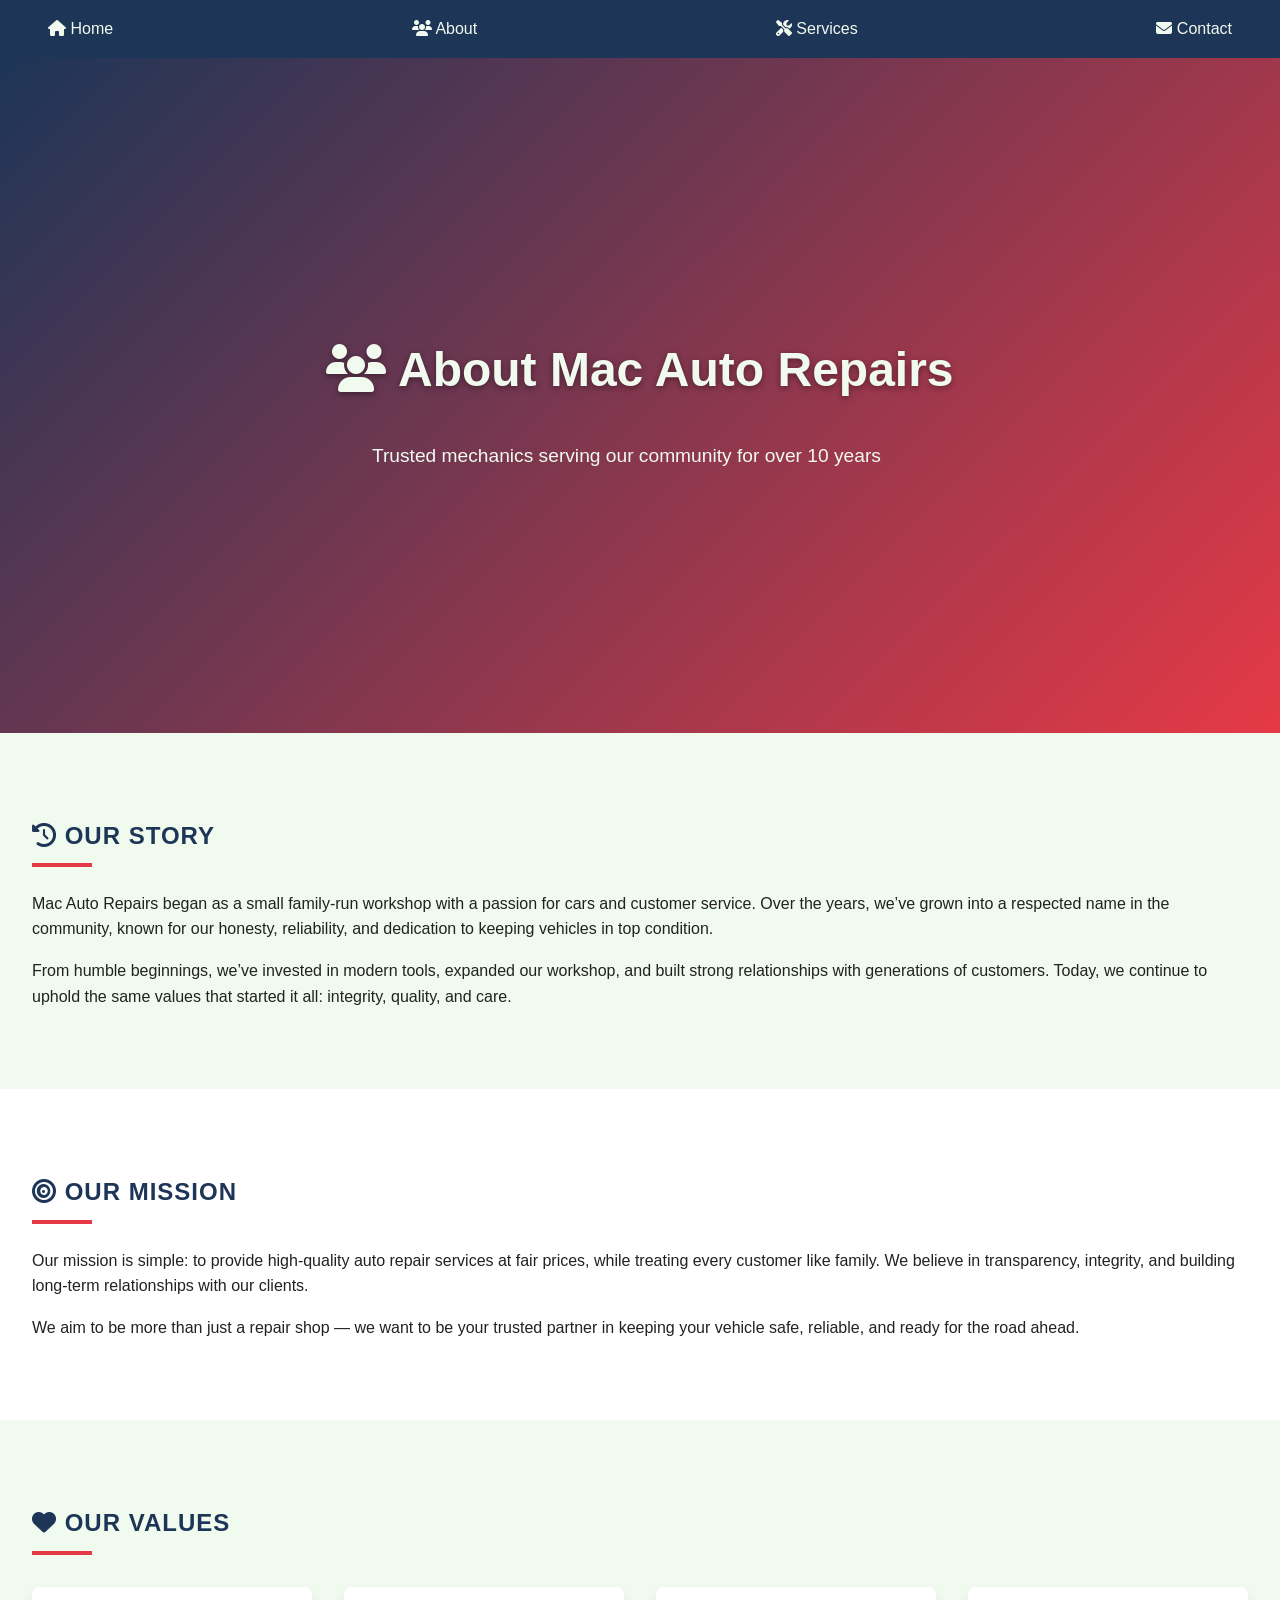
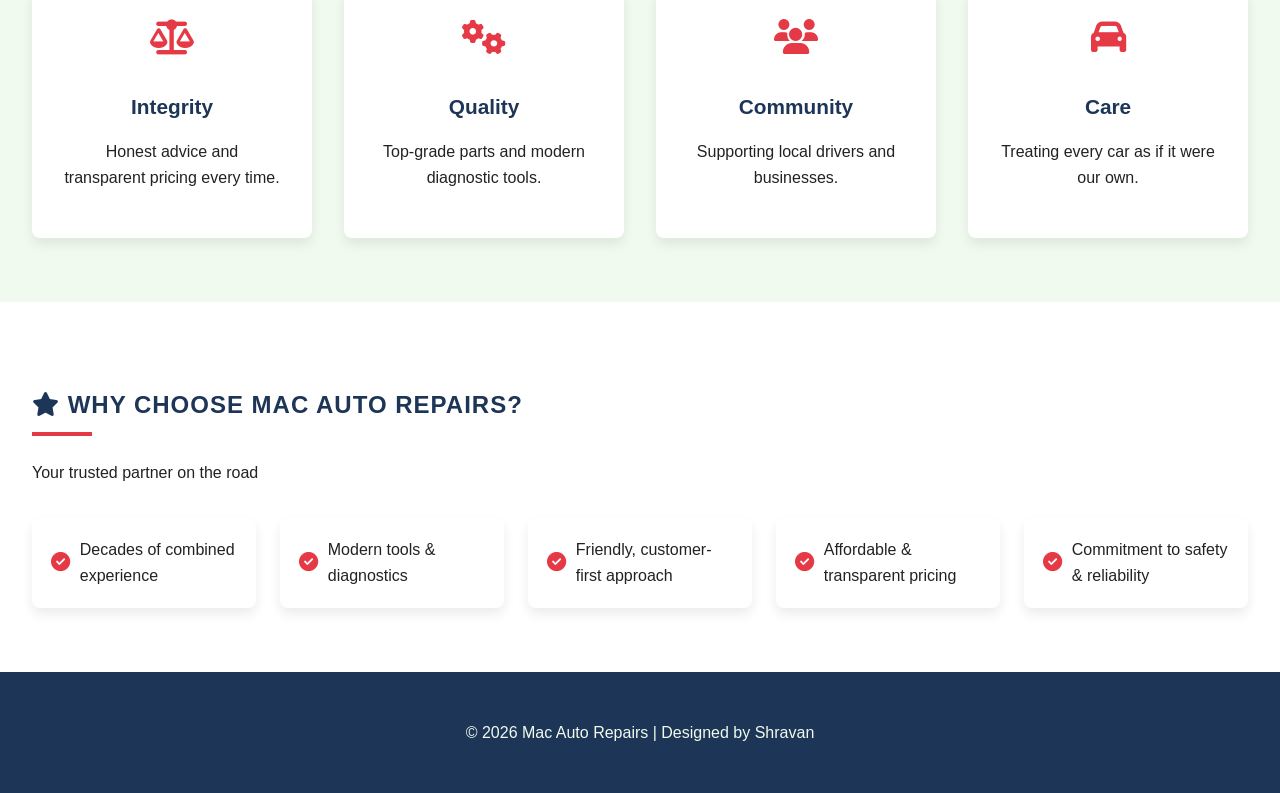
==== commit c199d1b1: "Remove Gallery link from navigation Removed the Gallery link from the navigation menu." ====
--- a/about.html
+++ b/about.html
@@ -14,7 +14,6 @@
     <a href="about.html" class="active"><i class="fas fa-users"></i> About</a>
     <a href="services.html"><i class="fas fa-tools"></i> Services</a>
     <a href="contact.html"><i class="fas fa-envelope"></i> Contact</a>
-    <a href="gallery.html"><i class="fas fa-image"></i> Gallery</a>
   </nav>
 
   <!-- Hero Section -->
--- a/styles.css
+++ b/styles.css
@@ -306,10 +306,82 @@
   font-size: 1.2rem;
 }
 
-
-
-
-
-
-
-
+/* =========================
+   Contact Page Specific
+========================= */
+.contact-info {
+  text-align: center;
+}
+
+.contact-grid {
+  display: grid;
+  grid-template-columns: repeat(auto-fit, minmax(220px, 1fr));
+  gap: 1.5rem;
+  margin-top: 2rem;
+}
+
+.contact-card {
+  background: #fff;
+  border-radius: 8px;
+  padding: 2rem;
+  text-align: center;
+  box-shadow: 0 6px 12px rgba(0,0,0,0.08);
+  transition: transform 0.3s ease, box-shadow 0.3s ease;
+}
+.contact-card:hover {
+  transform: translateY(-6px);
+  box-shadow: 0 12px 24px rgba(0,0,0,0.15);
+}
+.contact-card i {
+  color: var(--primary);
+  font-size: 1.8rem;
+  margin-bottom: 0.8rem;
+}
+
+/* Contact Form */
+.contact-form {
+  max-width: 600px;
+  margin: 3rem auto;
+  background: #fff;
+  padding: 2rem;
+  border-radius: 8px;
+  box-shadow: 0 6px 12px rgba(0,0,0,0.08);
+}
+.contact-form h2 {
+  text-align: center;
+  margin-bottom: 1.5rem;
+}
+.contact-form label {
+  display: block;
+  margin: 0.5rem 0 0.2rem;
+  font-weight: 500;
+  color: var(--secondary);
+}
+.contact-form input,
+.contact-form textarea {
+  width: 100%;
+  padding: 0.9rem;
+  margin-bottom: 1rem;
+  border: 1px solid #ccc;
+  border-radius: 6px;
+  font-family: inherit;
+}
+.contact-form button {
+  width: 100%;
+}
+
+/* Success Message */
+.success-message {
+  display: none;
+  text-align: center;
+  padding: 1rem;
+  margin-top: 1rem;
+  background: #2ecc71;
+  color: #fff;
+  border-radius: 6px;
+}
+
+
+
+
+
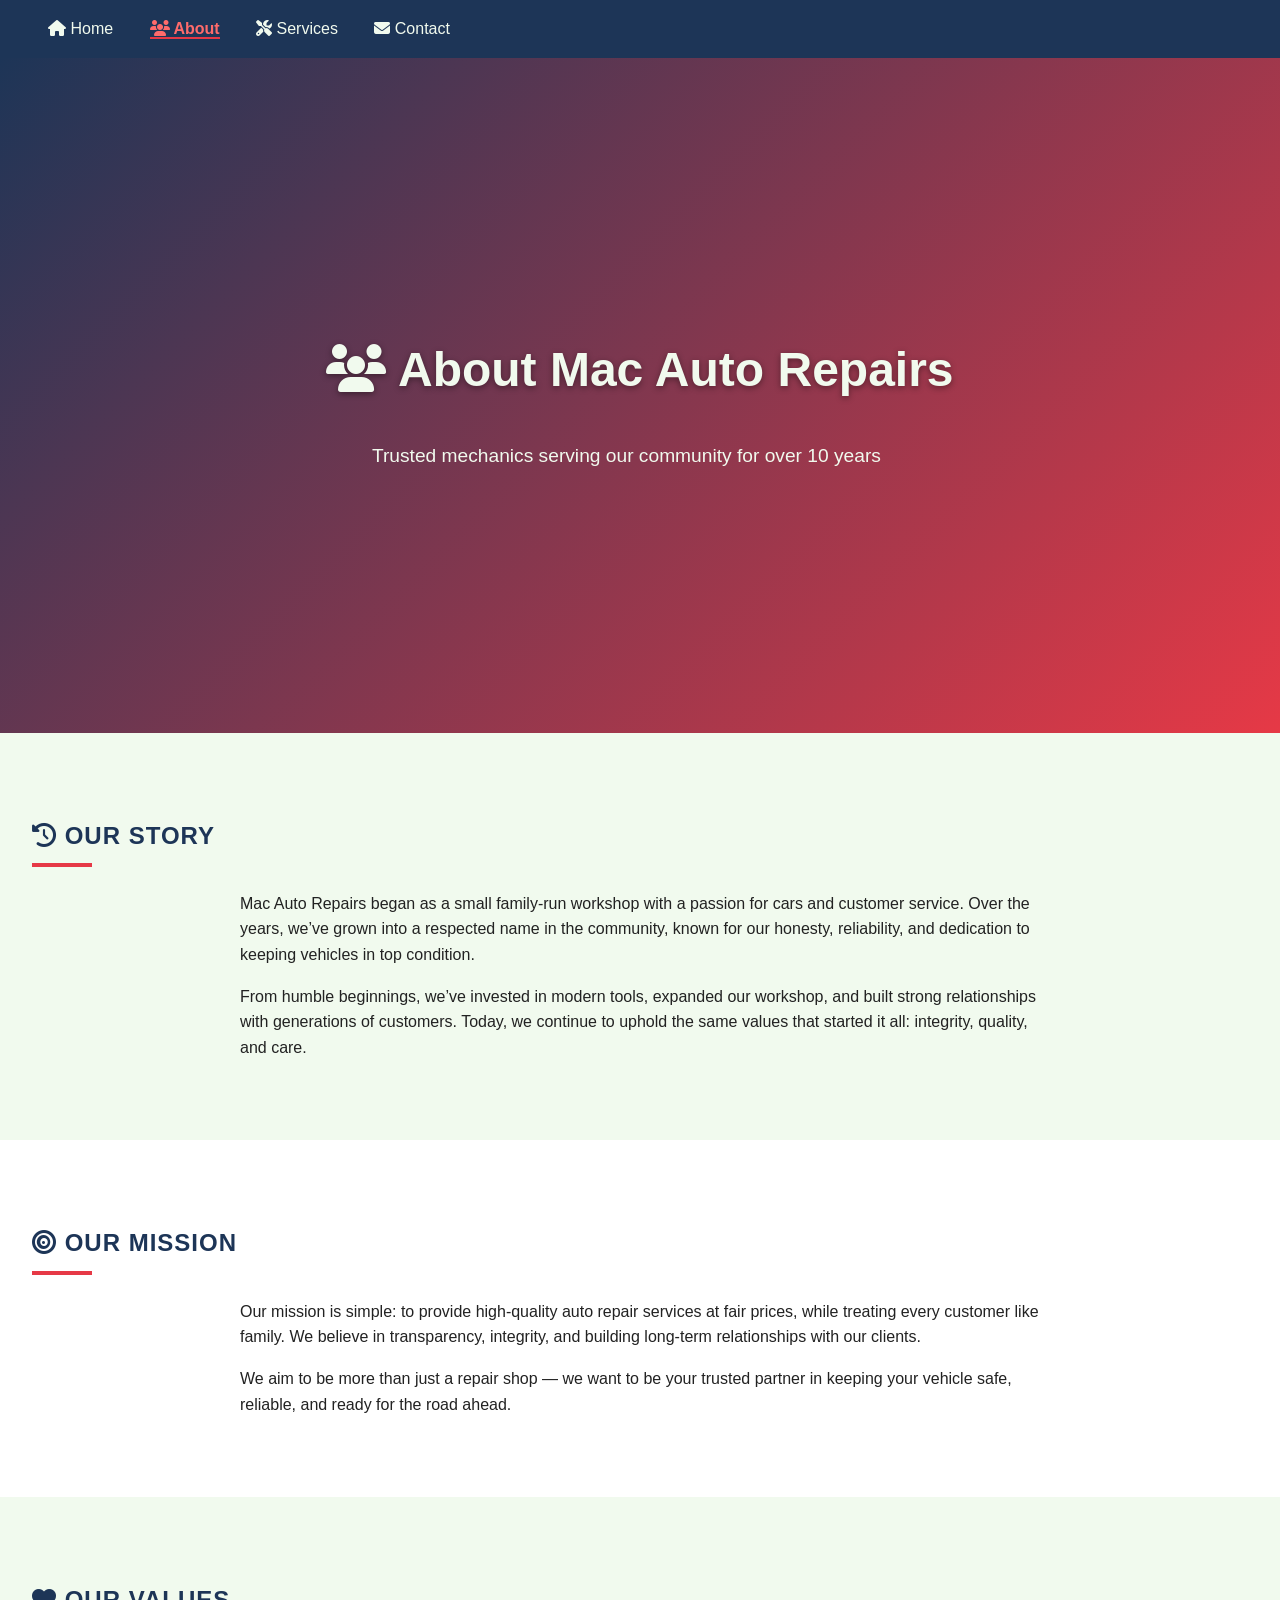
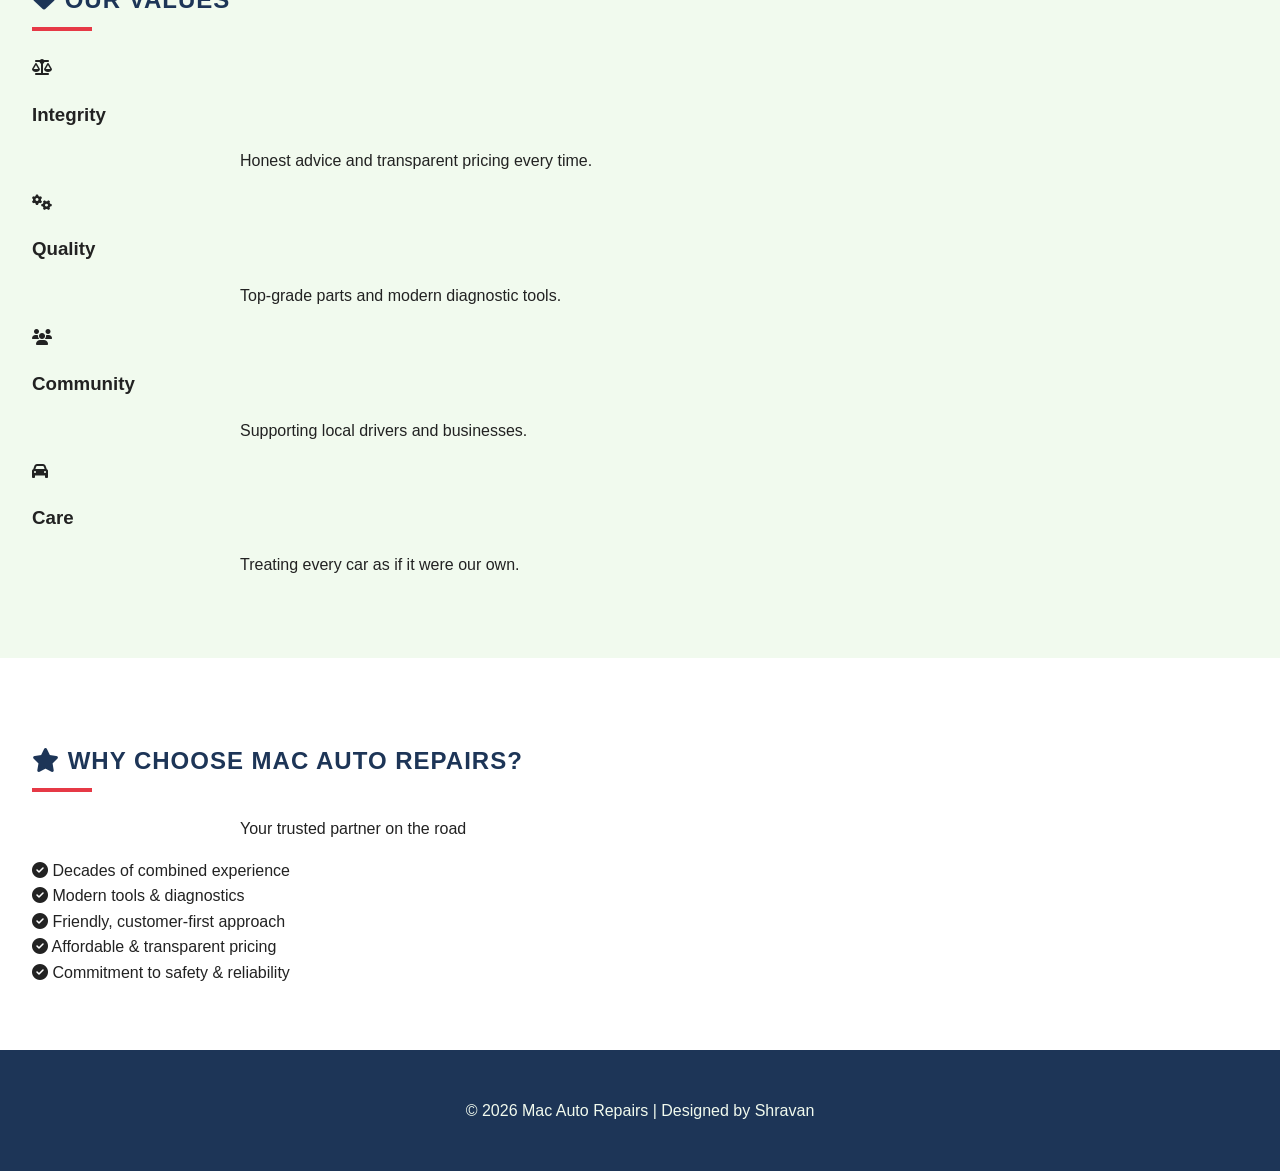
==== commit 465912f6: "Implement responsive hamburger menu in about.html Added styles and functionality for a responsive ha" ====
--- a/about.html
+++ b/about.html
@@ -6,14 +6,69 @@
   <title>About Us | Mac Auto Repairs</title>
   <link rel="stylesheet" href="styles.css">
   <link rel="stylesheet" href="https://cdnjs.cloudflare.com/ajax/libs/font-awesome/6.5.0/css/all.min.css">
+  <style>
+    /* Extra styles for hamburger menu */
+    .nav-toggle {
+      display: none;
+      background: none;
+      border: none;
+      color: var(--accent);
+      font-size: 1.5rem;
+      cursor: pointer;
+    }
+
+    @media (max-width: 768px) {
+      nav {
+        flex-direction: column;
+        align-items: flex-start;
+      }
+      .nav-links {
+        display: none;
+        flex-direction: column;
+        width: 100%;
+      }
+      .nav-links.show {
+        display: flex;
+      }
+      nav a {
+        margin: 0.5rem 0;
+        width: 100%;
+      }
+      .nav-toggle {
+        display: block;
+        margin-left: auto;
+      }
+    }
+
+    nav a.active {
+      color: var(--primary-light);
+      font-weight: 700;
+      border-bottom: 2px solid var(--primary);
+    }
+
+    section p {
+      max-width: 800px;
+      margin: 0 auto 1rem;
+    }
+
+    .about-hero {
+      display: flex;
+      align-items: center;
+      justify-content: center;
+      text-align: center;
+    }
+  </style>
 </head>
 <body>
   <!-- Navigation -->
   <nav class="navbar">
-    <a href="index.html"><i class="fas fa-home"></i> Home</a>
-    <a href="about.html" class="active"><i class="fas fa-users"></i> About</a>
-    <a href="services.html"><i class="fas fa-tools"></i> Services</a>
-    <a href="contact.html"><i class="fas fa-envelope"></i> Contact</a>
+    <button class="nav-toggle"><i class="fas fa-bars"></i></button>
+    <div class="nav-links">
+      <a href="index.html"><i class="fas fa-home"></i> Home</a>
+      <a href="about.html" class="active"><i class="fas fa-users"></i> About</a>
+      <a href="services.html"><i class="fas fa-tools"></i> Services</a>
+      <a href="contact.html"><i class="fas fa-envelope"></i> Contact</a>
+    </div>
   </nav>
 
   <!-- Hero Section -->
@@ -89,6 +144,16 @@
   <footer>
     <p>&copy; 2026 Mac Auto Repairs | Designed by Shravan</p>
   </footer>
+
+  <!-- JS for Hamburger Menu -->
+  <script>
+    const toggleBtn = document.querySelector('.nav-toggle');
+    const navLinks = document.querySelector('.nav-links');
+
+    toggleBtn.addEventListener('click', () => {
+      navLinks.classList.toggle('show');
+    });
+  </script>
 </body>
 </html>
 
--- a/styles.css
+++ b/styles.css
@@ -1,12 +1,18 @@
 /* =========================
-   Theme Colors (Refined)
+   Theme Colors (Extended)
 ========================= */
 :root {
-  --primary: #e63946;   /* Strong red for energy */
-  --secondary: #1d3557; /* Deep navy for professionalism */
-  --accent: #f1faee;    /* Clean off-white for contrast */
-  --dark: #222;         /* Neutral dark grey */
-  --light: #f8f9fa;     /* Soft light background */
+  --primary: #e63946;        /* Strong red for energy */
+  --primary-light: #ff6b6b;  /* Lighter red for hover/accents */
+  --primary-dark: #b71c1c;   /* Darker red for depth */
+
+  --secondary: #1d3557;      /* Deep navy for professionalism */
+  --secondary-light: #457b9d;/* Lighter navy for hover/accents */
+  --secondary-dark: #0a192f; /* Darker navy for depth */
+
+  --accent: #f1faee;         /* Clean off-white for contrast */
+  --dark: #222;              /* Neutral dark grey */
+  --light: #f8f9fa;          /* Soft light background */
 }
 
 /* =========================
@@ -18,7 +24,7 @@
   padding: 0;
   line-height: 1.6;
   color: var(--dark);
-  background: var(--light); /* Clean, solid background */
+  background: var(--light);
 }
 
 /* =========================
@@ -42,7 +48,17 @@
   transition: color 0.3s ease;
 }
 nav a:hover {
-  color: var(--primary);
+  color: var(--primary-light);
+}
+
+/* Responsive Nav */
+@media (max-width: 768px) {
+  nav {
+    flex-direction: column;
+  }
+  nav a {
+    margin: 0.5rem 0;
+  }
 }
 
 /* =========================
@@ -59,7 +75,7 @@
   color: var(--accent);
 }
 .hero h1 {
-  font-size: 3rem;
+  font-size: clamp(2rem, 5vw, 3rem);
   text-shadow: 0 2px 6px rgba(0,0,0,0.4);
 }
 .hero p {
@@ -82,7 +98,8 @@
   transition: all 0.3s ease;
 }
 button:hover, .btn:hover {
-  background: var(--secondary);
+  background: var(--secondary-light);
+  transform: scale(1.05);
 }
 
 /* =========================
@@ -123,11 +140,12 @@
   padding: 2rem;
   text-align: center;
   box-shadow: 0 6px 12px rgba(0,0,0,0.08);
-  transition: transform 0.3s ease, box-shadow 0.3s ease;
+  transition: transform 0.3s ease, box-shadow 0.3s ease, background 0.3s ease;
 }
 .card:hover {
   transform: translateY(-6px);
   box-shadow: 0 12px 24px rgba(0,0,0,0.15);
+  background: #fdfdfd;
 }
 .card i {
   color: var(--primary);
@@ -145,8 +163,9 @@
   padding: 2rem;
 }
 footer a {
-  color: var(--primary);
+  color: var(--primary-light);
   text-decoration: none;
+  transition: color 0.3s ease;
 }
 footer a:hover {
   color: var(--accent);
@@ -164,210 +183,13 @@
 }
 
 /* =========================
-   Services Hero
-========================= */
-.services-hero {
-  background: linear-gradient(135deg, var(--primary), var(--secondary));
-  color: var(--accent);
-  text-align: center;
-  padding: 5rem 2rem;
-}
-.services-hero h1 {
-  font-size: 3rem;
-  margin-bottom: 1rem;
-}
-.services-hero p {
-  max-width: 600px;
-  margin: 0 auto 1.5rem;
-  font-size: 1.1rem;
-}
-
-/* =========================
-   Service Cards
-========================= */
-#services .card {
-  min-height: 250px;
-}
-#services .card h3 {
-  margin: 1rem 0;
-  color: var(--secondary);
-  font-size: 1.3rem;
-}
-#services .card p {
-  font-size: 0.95rem;
-  color: #444;
-}
-
-/* =========================
-   CTA Section
-========================= */
-.cta-section {
-  text-align: center;
-  padding: 4rem 2rem;
-  background: var(--primary);
-  color: #fff;
-}
-.cta-section h2 {
-  color: #fff;
-}
-.cta-section p {
-  margin: 1rem auto;
-  max-width: 600px;
-}
-
-/* =========================
-   Modal Styling
-========================= */
-.modal {
-  display: none;
-  position: fixed;
-  z-index: 2000;
-  left: 0; top: 0;
-  width: 100%; height: 100%;
-  background: rgba(0,0,0,0.6);
-}
-.modal-content {
-  background: #fff;
-  margin: 10% auto;
-  padding: 2rem;
-  border-radius: 10px;
-  width: 80%;
-  max-width: 600px;
-  box-shadow: 0 8px 20px rgba(0,0,0,0.25);
-}
-.close {
-  float: right;
-  font-size: 1.5rem;
-  cursor: pointer;
-  color: var(--primary);
-}
-.close:hover {
-  color: var(--secondary);
-}
-
-/* =========================
-   Values Grid
-========================= */
-.values-grid {
-  display: grid;
-  grid-template-columns: repeat(auto-fit, minmax(240px, 1fr));
-  gap: 2rem;
-  margin-top: 2rem;
-}
-.value-card {
-  background: #fff;
-  border-radius: 8px;
-  padding: 2rem;
-  text-align: center;
-  box-shadow: 0 6px 12px rgba(0,0,0,0.08);
-  transition: transform 0.3s ease, box-shadow 0.3s ease;
-}
-.value-card:hover {
-  transform: translateY(-6px);
-  box-shadow: 0 12px 24px rgba(0,0,0,0.15);
-}
-.value-card i {
-  color: var(--primary);
-  font-size: 2.2rem;
-  margin-bottom: 15px;
-}
-.value-card h3 {
-  margin-bottom: 0.5rem;
-  color: var(--secondary);
-  font-size: 1.3rem;
-}
-
-/* =========================
-   Why Choose Us Grid
-========================= */
-.choose-grid {
-  display: grid;
-  grid-template-columns: repeat(auto-fit, minmax(220px, 1fr));
-  gap: 1.5rem;
-  margin-top: 2rem;
-}
-.choose-grid div {
-  background: #fff;
-  padding: 1.2rem;
-  border-radius: 8px;
-  box-shadow: 0 6px 12px rgba(0,0,0,0.08);
-  font-weight: 500;
-  display: flex;
-  align-items: center;
-  transition: transform 0.3s ease, box-shadow 0.3s ease;
-}
-.choose-grid div:hover {
-  transform: translateY(-4px);
-  box-shadow: 0 10px 20px rgba(0,0,0,0.12);
-}
-.choose-grid i {
-  color: var(--primary);
-  margin-right: 0.6rem;
-  font-size: 1.2rem;
-}
-
-/* =========================
-   Contact Page Specific
-========================= */
-.contact-info {
-  text-align: center;
-}
-
-.contact-grid {
-  display: grid;
-  grid-template-columns: repeat(auto-fit, minmax(220px, 1fr));
-  gap: 1.5rem;
-  margin-top: 2rem;
-}
-
-.contact-card {
-  background: #fff;
-  border-radius: 8px;
-  padding: 2rem;
-  text-align: center;
-  box-shadow: 0 6px 12px rgba(0,0,0,0.08);
-  transition: transform 0.3s ease, box-shadow 0.3s ease;
-}
-.contact-card:hover {
-  transform: translateY(-6px);
-  box-shadow: 0 12px 24px rgba(0,0,0,0.15);
-}
-.contact-card i {
-  color: var(--primary);
-  font-size: 1.8rem;
-  margin-bottom: 0.8rem;
-}
-
-/* Contact Form */
-.contact-form {
-  max-width: 600px;
-  margin: 3rem auto;
-  background: #fff;
-  padding: 2rem;
-  border-radius: 8px;
-  box-shadow: 0 6px 12px rgba(0,0,0,0.08);
-}
-.contact-form h2 {
-  text-align: center;
-  margin-bottom: 1.5rem;
-}
-.contact-form label {
-  display: block;
-  margin: 0.5rem 0 0.2rem;
-  font-weight: 500;
-  color: var(--secondary);
-}
-.contact-form input,
-.contact-form textarea {
-  width: 100%;
-  padding: 0.9rem;
-  margin-bottom: 1rem;
-  border: 1px solid #ccc;
-  border-radius: 6px;
-  font-family: inherit;
-}
-.contact-form button {
-  width: 100%;
+   Forms
+========================= */
+.contact-form input:focus,
+.contact-form textarea:focus {
+  border-color: var(--primary);
+  outline: none;
+  box-shadow: 0 0 6px rgba(230,57,70,0.3);
 }
 
 /* Success Message */
@@ -379,9 +201,7 @@
   background: #2ecc71;
   color: #fff;
   border-radius: 6px;
-}
-
-
-
-
-
+  animation: fadeIn 0.8s ease forwards;
+}
+
+
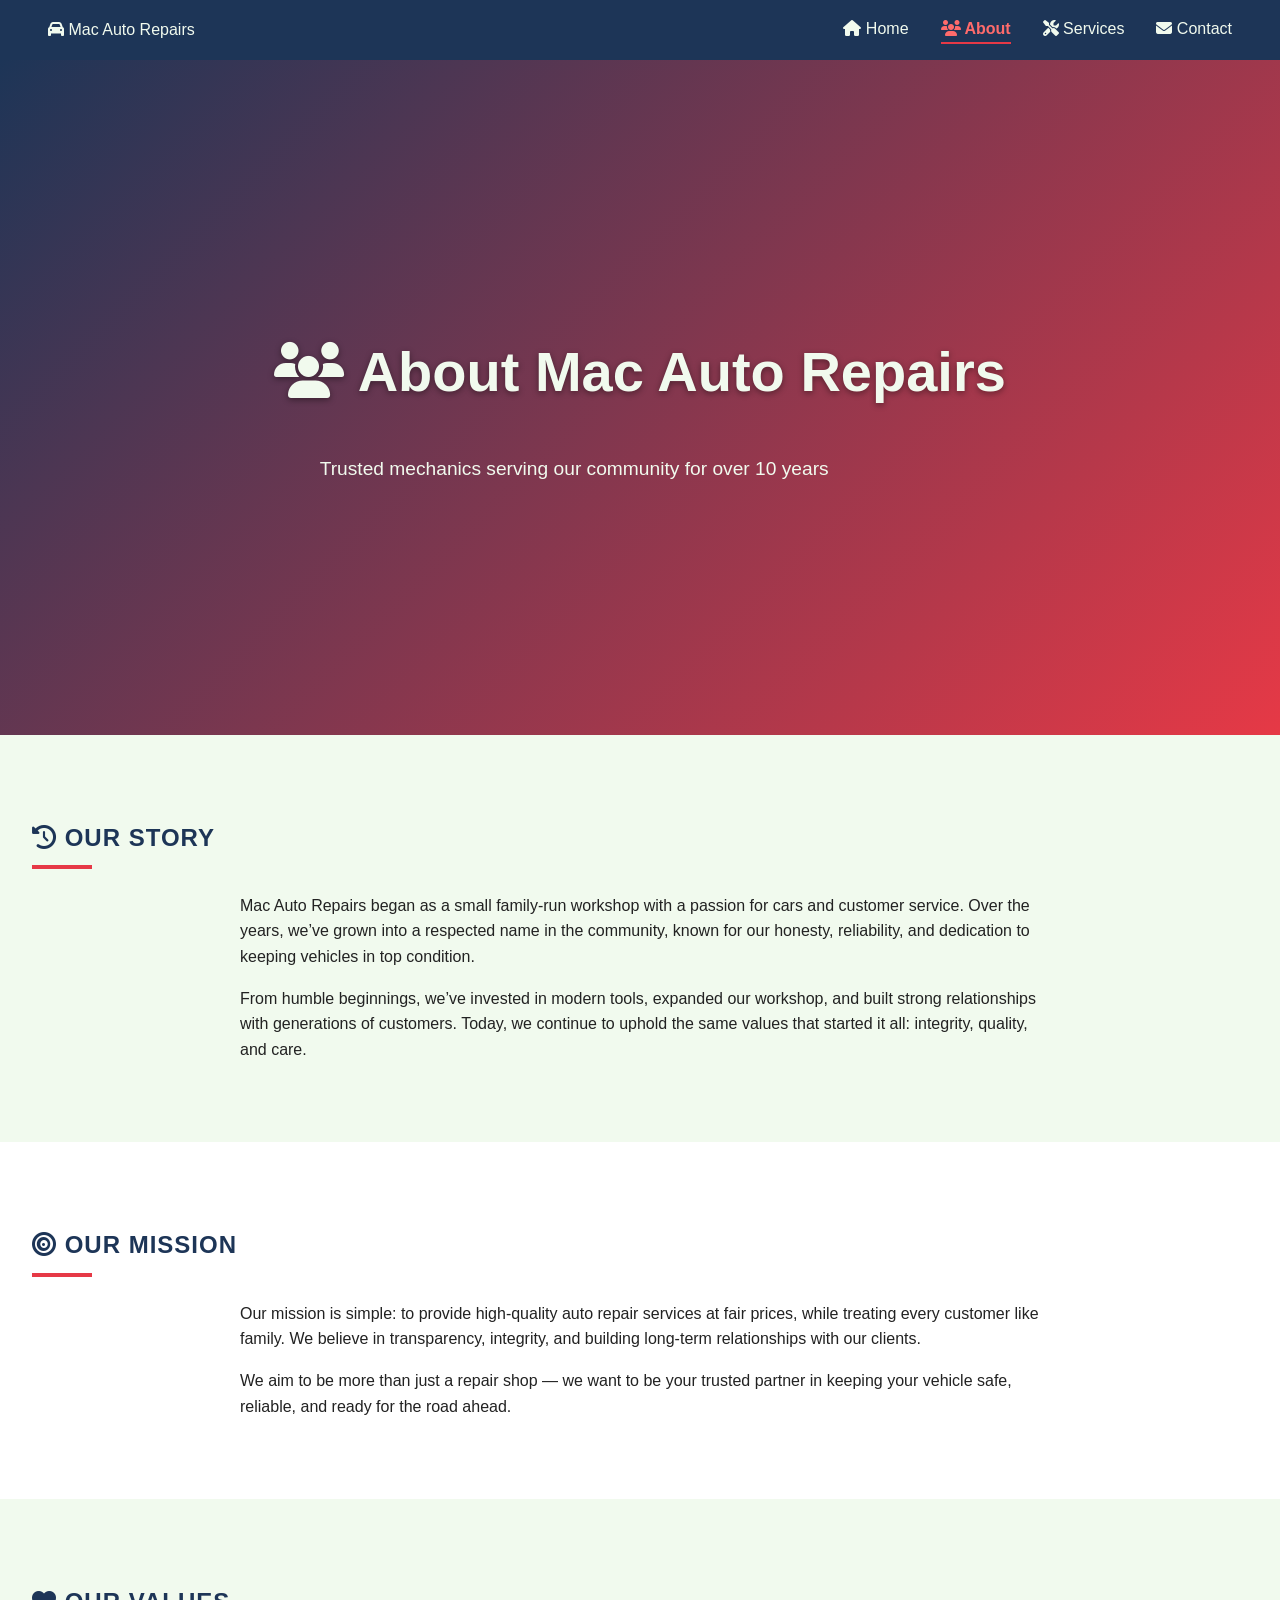
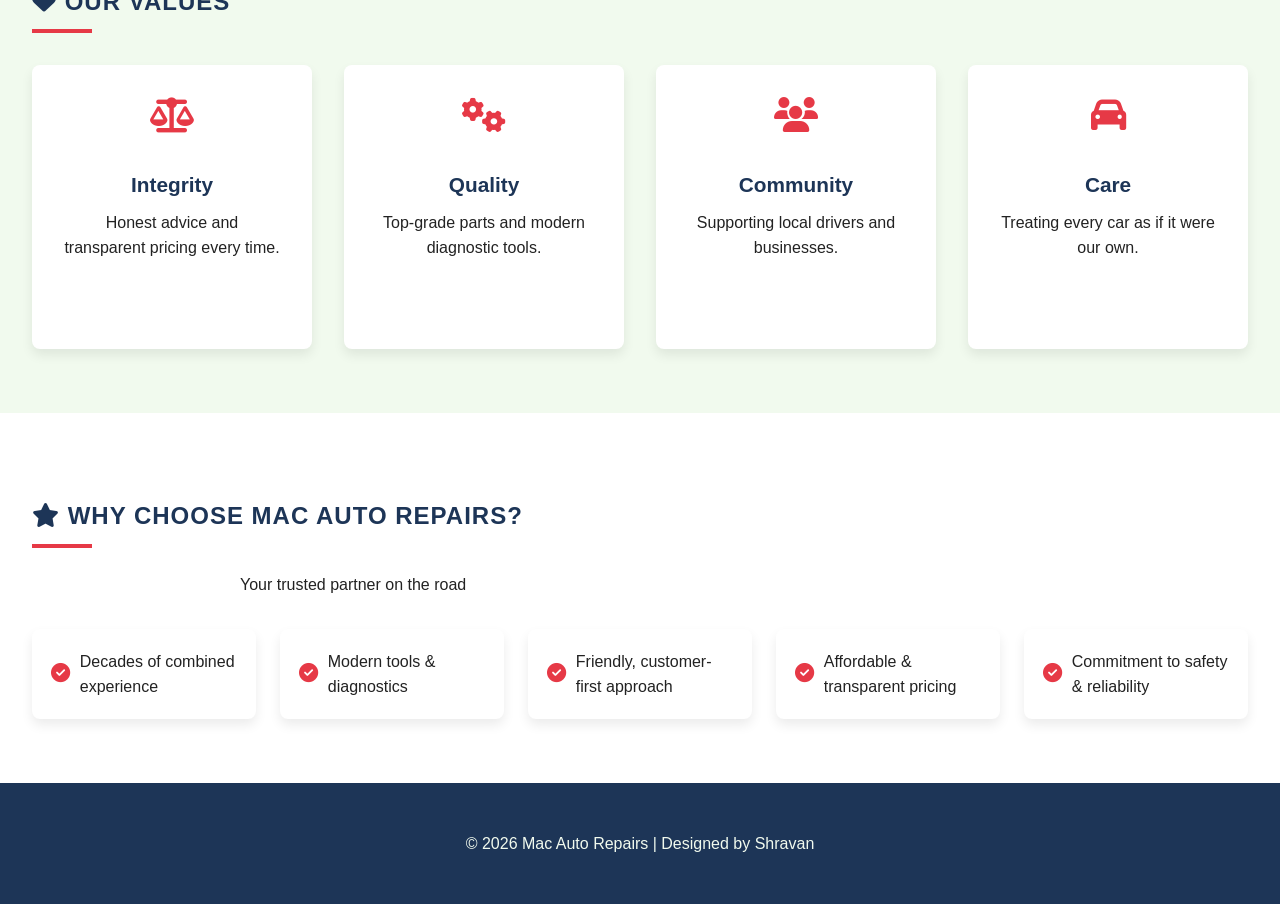
==== commit 8d82ee9b: "Refactor navigation menu and remove unused styles" ====
--- a/about.html
+++ b/about.html
@@ -6,63 +6,16 @@
   <title>About Us | Mac Auto Repairs</title>
   <link rel="stylesheet" href="styles.css">
   <link rel="stylesheet" href="https://cdnjs.cloudflare.com/ajax/libs/font-awesome/6.5.0/css/all.min.css">
-  <style>
-    /* Extra styles for hamburger menu */
-    .nav-toggle {
-      display: none;
-      background: none;
-      border: none;
-      color: var(--accent);
-      font-size: 1.5rem;
-      cursor: pointer;
-    }
-
-    @media (max-width: 768px) {
-      nav {
-        flex-direction: column;
-        align-items: flex-start;
-      }
-      .nav-links {
-        display: none;
-        flex-direction: column;
-        width: 100%;
-      }
-      .nav-links.show {
-        display: flex;
-      }
-      nav a {
-        margin: 0.5rem 0;
-        width: 100%;
-      }
-      .nav-toggle {
-        display: block;
-        margin-left: auto;
-      }
-    }
-
-    nav a.active {
-      color: var(--primary-light);
-      font-weight: 700;
-      border-bottom: 2px solid var(--primary);
-    }
-
-    section p {
-      max-width: 800px;
-      margin: 0 auto 1rem;
-    }
-
-    .about-hero {
-      display: flex;
-      align-items: center;
-      justify-content: center;
-      text-align: center;
-    }
-  </style>
 </head>
 <body>
   <!-- Navigation -->
-  <nav class="navbar">
-    <button class="nav-toggle"><i class="fas fa-bars"></i></button>
+  <nav class="main-nav">
+    <div class="nav-brand">
+      <a href="index.html"><i class="fas fa-car"></i> Mac Auto Repairs</a>
+    </div>
+    <button class="hamburger" aria-label="Toggle navigation">
+      <i class="fas fa-bars"></i>
+    </button>
     <div class="nav-links">
       <a href="index.html"><i class="fas fa-home"></i> Home</a>
       <a href="about.html" class="active"><i class="fas fa-users"></i> About</a>
@@ -147,14 +100,13 @@
 
   <!-- JS for Hamburger Menu -->
   <script>
-    const toggleBtn = document.querySelector('.nav-toggle');
+    const hamburger = document.querySelector('.hamburger');
     const navLinks = document.querySelector('.nav-links');
 
-    toggleBtn.addEventListener('click', () => {
+    hamburger.addEventListener('click', () => {
       navLinks.classList.toggle('show');
+      hamburger.classList.toggle('active');
     });
   </script>
 </body>
 </html>
-
-
--- a/styles.css
+++ b/styles.css
@@ -30,7 +30,7 @@
 /* =========================
    Navigation Bar
 ========================= */
-nav {
+.main-nav {
   background: var(--secondary);
   padding: 1rem 2rem;
   display: flex;
@@ -40,23 +40,28 @@
   top: 0;
   z-index: 1000;
 }
-nav a {
+.main-nav a {
   color: var(--accent);
   margin: 0 1rem;
   text-decoration: none;
   font-weight: 500;
   transition: color 0.3s ease;
 }
-nav a:hover {
-  color: var(--primary-light);
+.main-nav a:hover {
+  color: var(--primary-light);
+}
+.main-nav a.active {
+  color: var(--primary-light);
+  font-weight: 700;
+  border-bottom: 2px solid var(--primary);
 }
 
 /* Responsive Nav */
 @media (max-width: 768px) {
-  nav {
+  .main-nav {
     flex-direction: column;
   }
-  nav a {
+  .main-nav a {
     margin: 0.5rem 0;
   }
 }
@@ -75,13 +80,23 @@
   color: var(--accent);
 }
 .hero h1 {
-  font-size: clamp(2rem, 5vw, 3rem);
+  font-size: clamp(2rem, 5vw, 3.5rem);
   text-shadow: 0 2px 6px rgba(0,0,0,0.4);
 }
 .hero p {
   max-width: 600px;
   margin-top: 1rem;
   font-size: 1.2rem;
+}
+.hero .btn {
+  animation: fadeInUp 1s ease forwards;
+}
+.hero .btn:nth-child(2) {
+  animation-delay: 0.3s;
+}
+@keyframes fadeInUp {
+  from { opacity: 0; transform: translateY(20px); }
+  to { opacity: 1; transform: translateY(0); }
 }
 
 /* =========================
@@ -101,6 +116,12 @@
   background: var(--secondary-light);
   transform: scale(1.05);
 }
+.btn.cta {
+  background: var(--secondary);
+}
+.btn.cta:hover {
+  background: var(--primary-light);
+}
 
 /* =========================
    Sections
@@ -111,6 +132,10 @@
 }
 section:nth-child(even) {
   background: #ffffff;
+}
+section p {
+  max-width: 800px;
+  margin: 0 auto 1rem;
 }
 
 /* =========================
@@ -134,11 +159,17 @@
 /* =========================
    Cards Layout
 ========================= */
+.cards {
+  display: grid;
+  grid-template-columns: repeat(auto-fit, minmax(240px, 1fr));
+  gap: 2rem;
+}
 .card {
   background: #fff;
   border-radius: 8px;
   padding: 2rem;
   text-align: center;
+  min-height: 220px;
   box-shadow: 0 6px 12px rgba(0,0,0,0.08);
   transition: transform 0.3s ease, box-shadow 0.3s ease, background 0.3s ease;
 }
@@ -151,6 +182,10 @@
   color: var(--primary);
   font-size: 2rem;
   margin-bottom: 15px;
+  transition: color 0.3s ease;
+}
+.card:hover i {
+  color: var(--secondary-light);
 }
 
 /* =========================
@@ -170,6 +205,15 @@
 footer a:hover {
   color: var(--accent);
 }
+.social-links a {
+  margin: 0 0.5rem;
+  color: var(--accent);
+  transition: transform 0.3s ease, color 0.3s ease;
+}
+.social-links a:hover {
+  transform: scale(1.2);
+  color: var(--primary-light);
+}
 
 /* =========================
    Animations
@@ -181,6 +225,12 @@
   from { opacity: 0; transform: translateY(20px); }
   to { opacity: 1; transform: translateY(0); }
 }
+/* Staggered Animations for Cards */
+.cards .card:nth-child(1) { animation-delay: 0.2s; }
+.cards .card:nth-child(2) { animation-delay: 0.4s; }
+.cards .card:nth-child(3) { animation-delay: 0.6s; }
+.cards .card:nth-child(4) { animation-delay: 0.8s; }
+.cards .card:nth-child(5) { animation-delay: 1s; }
 
 /* =========================
    Forms
@@ -191,8 +241,6 @@
   outline: none;
   box-shadow: 0 0 6px rgba(230,57,70,0.3);
 }
-
-/* Success Message */
 .success-message {
   display: none;
   text-align: center;
@@ -204,4 +252,301 @@
   animation: fadeIn 0.8s ease forwards;
 }
 
-
+/* =========================
+   Values Grid
+========================= */
+.values-grid {
+  display: grid;
+  grid-template-columns: repeat(auto-fit, minmax(240px, 1fr));
+  gap: 2rem;
+  margin-top: 2rem;
+}
+.value-card {
+  background: #fff;
+  border-radius: 8px;
+  padding: 2rem;
+  text-align: center;
+  min-height: 220px;
+  box-shadow: 0 6px 12px rgba(0,0,0,0.08);
+  transition: transform 0.3s ease, box-shadow 0.3s ease;
+}
+.value-card:hover {
+  transform: translateY(-6px);
+  box-shadow: 0 12px 24px rgba(0,0,0,0.15);
+}
+.value-card i {
+  color: var(--primary);
+  font-size: 2.2rem;
+  margin-bottom: 15px;
+  transition: color 0.3s ease;
+}
+.value-card:hover i {
+  color: var(--secondary-light);
+}
+.value-card h3 {
+  margin-bottom: 0.5rem;
+  color: var(--secondary);
+  font-size: 1.3rem;
+}
+
+/* =========================
+   Why Choose Us Grid
+========================= */
+.choose-grid {
+  display: grid;
+  grid-template-columns: repeat(auto-fit, minmax(220px, 1fr));
+  gap: 1.5rem;
+  margin-top: 2rem;
+}
+.choose-grid div {
+  background: #fff;
+  padding: 1.2rem;
+  border-radius: 8px;
+  box-shadow: 0 6px 12px rgba(0,0,0,0.08);
+  font-weight: 500;
+  display: flex;
+  align-items: center;
+  transition: transform 0.3s ease, box-shadow 0.3s ease;
+}
+.choose-grid div:hover {
+  transform: translateY(-4px);
+  box-shadow: 0 10px 20px rgba(0,0,0,0.12);
+}
+.choose-grid i {
+  color: var(--primary);
+  margin-right: 0.6rem;
+  font-size: 1.2rem;
+}
+
+/* =========================
+   CTA Section
+========================= */
+.cta-section {
+  text-align: center;
+  padding: 4rem 2rem;
+  background: var(--primary);
+  color: #fff;
+}
+.cta-section h2 {
+  color: #fff;
+}
+.cta-section p {
+  margin: 1rem auto;
+  max-width: 600px;
+}
+.cta-section .btn {
+  margin-top: 1rem;
+}
+
+/* =========================
+   Partners & Certifications
+========================= */
+.partners ul {
+  list-style: none;
+  padding: 0;
+  max-width: 600px;
+  margin: 1rem auto;
+}
+.partners li {
+  margin: 0.5rem 0;
+  display: flex;
+  align-items: center;
+}
+.partners li i {
+  color: var(--primary);
+  margin-right: 0.5rem;
+}
+
+/* =========================
+   Responsive Adjustments
+========================= */
+@media (max-width: 768px) {
+  .hero h1 {
+    font-size: 2rem;
+  }
+  section {
+    padding: 3rem 1.5rem;
+  }
+  .cards {
+    grid-template-columns: 1fr;
+  }
+  .values-grid, .choose-grid {
+    grid-template-columns: 1fr;
+  }
+}
+
+/* =========================
+   Dark Mode (Optional)
+========================= */
+@media (prefers-color-scheme: dark) {
+  body {
+    background: var(--dark);
+    color: var(--accent);
+  }
+  .main-nav {
+    background: var(--secondary-dark);
+  }
+  section {
+    background: #333;
+    color: var(--accent);
+  }
+  .card, .value-card, .choose-grid div {
+    background: #444;
+    color: var(--accent);
+  }
+  footer {
+    background: var(--secondary-dark);
+  }
+}
+
+/* Contact Cards Hover */
+.contact-card {
+  transition: transform 0.3s ease, box-shadow 0.3s ease;
+}
+.contact-card:hover {
+  transform: translateY(-6px);
+  box-shadow: 0 12px 24px rgba(0,0,0,0.15);
+}
+.contact-card i {
+  font-size: 2rem;
+  transition: color 0.3s ease;
+}
+.contact-card:hover i {
+  color: var(--primary-light);
+}
+
+/* Contact Form */
+.contact-form form {
+  display: flex;
+  flex-direction: column;
+}
+.contact-form label {
+  margin: 0.5rem 0 0.2rem;
+  font-weight: 500;
+  color: var(--secondary);
+}
+.contact-form input,
+.contact-form textarea {
+  padding: 0.9rem;
+  border: 1px solid #ccc;
+  border-radius: 6px;
+  margin-bottom: 1rem;
+  font-family: inherit;
+}
+.contact-form button {
+  background: var(--primary);
+  color: #fff;
+  padding: 12px;
+  border: none;
+  border-radius: 6px;
+  cursor: pointer;
+  transition: background 0.3s ease, transform 0.3s ease;
+}
+.contact-form button:hover {
+  background: var(--secondary-light);
+  transform: scale(1.05);
+}
+
+/* Success Message Animation */
+.success-message {
+  display: none;
+  text-align: center;
+  padding: 1rem;
+  margin-top: 1rem;
+  background: #2ecc71;
+  color: #fff;
+  border-radius: 6px;
+  animation: fadeIn 0.8s ease forwards;
+}
+
+/* Service Cards */
+#services .card {
+  cursor: pointer;
+  transition: transform 0.3s ease, box-shadow 0.3s ease;
+}
+#services .card:hover {
+  transform: translateY(-6px);
+  box-shadow: 0 12px 24px rgba(0,0,0,0.15);
+}
+#services .card i {
+  font-size: 2rem;
+  transition: color 0.3s ease;
+}
+#services .card:hover i {
+  color: var(--primary-light);
+}
+
+/* Modals */
+.modal {
+  display: none; /* hidden by default */
+  position: fixed;
+  z-index: 2000;
+  left: 0; top: 0;
+  width: 100%; height: 100%;
+  background: rgba(0,0,0,0.6);
+  align-items: center;
+  justify-content: center;
+}
+.modal-content {
+  background: #fff;
+  padding: 2rem;
+  border-radius: 10px;
+  width: 80%;
+  max-width: 600px;
+  animation: fadeIn 0.4s ease;
+}
+@keyframes fadeIn {
+  from { opacity: 0; transform: scale(0.95); }
+  to { opacity: 1; transform: scale(1); }
+}
+.close {
+  float: right;
+  font-size: 1.5rem;
+  cursor: pointer;
+  color: var(--primary);
+}
+.close:hover {
+  color: var(--secondary-light);
+}
+.modal.hide .modal-content {
+  animation: fadeOut 0.3s ease forwards;
+}
+@keyframes fadeOut {
+  from { opacity: 1; transform: scale(1); }
+  to { opacity: 0; transform: scale(0.95); }
+}
+
+/* Hamburger Menu */
+.hamburger {
+  background: none;
+  border: none;
+  color: var(--accent);
+  font-size: 1.5rem;
+  cursor: pointer;
+  display: none;
+}
+.hamburger.active i {
+  color: var(--primary-light);
+}
+.nav-links {
+  display: flex;
+}
+.nav-links.show {
+  display: block;
+  flex-direction: column;
+  margin-top: 1rem;
+}
+@media (max-width: 768px) {
+  .hamburger {
+    display: block;
+  }
+  .nav-links {
+    display: none;
+    width: 100%;
+    text-align: center;
+  }
+  .nav-links a {
+    display: block;
+    margin: 0.5rem 0;
+  }
+}
